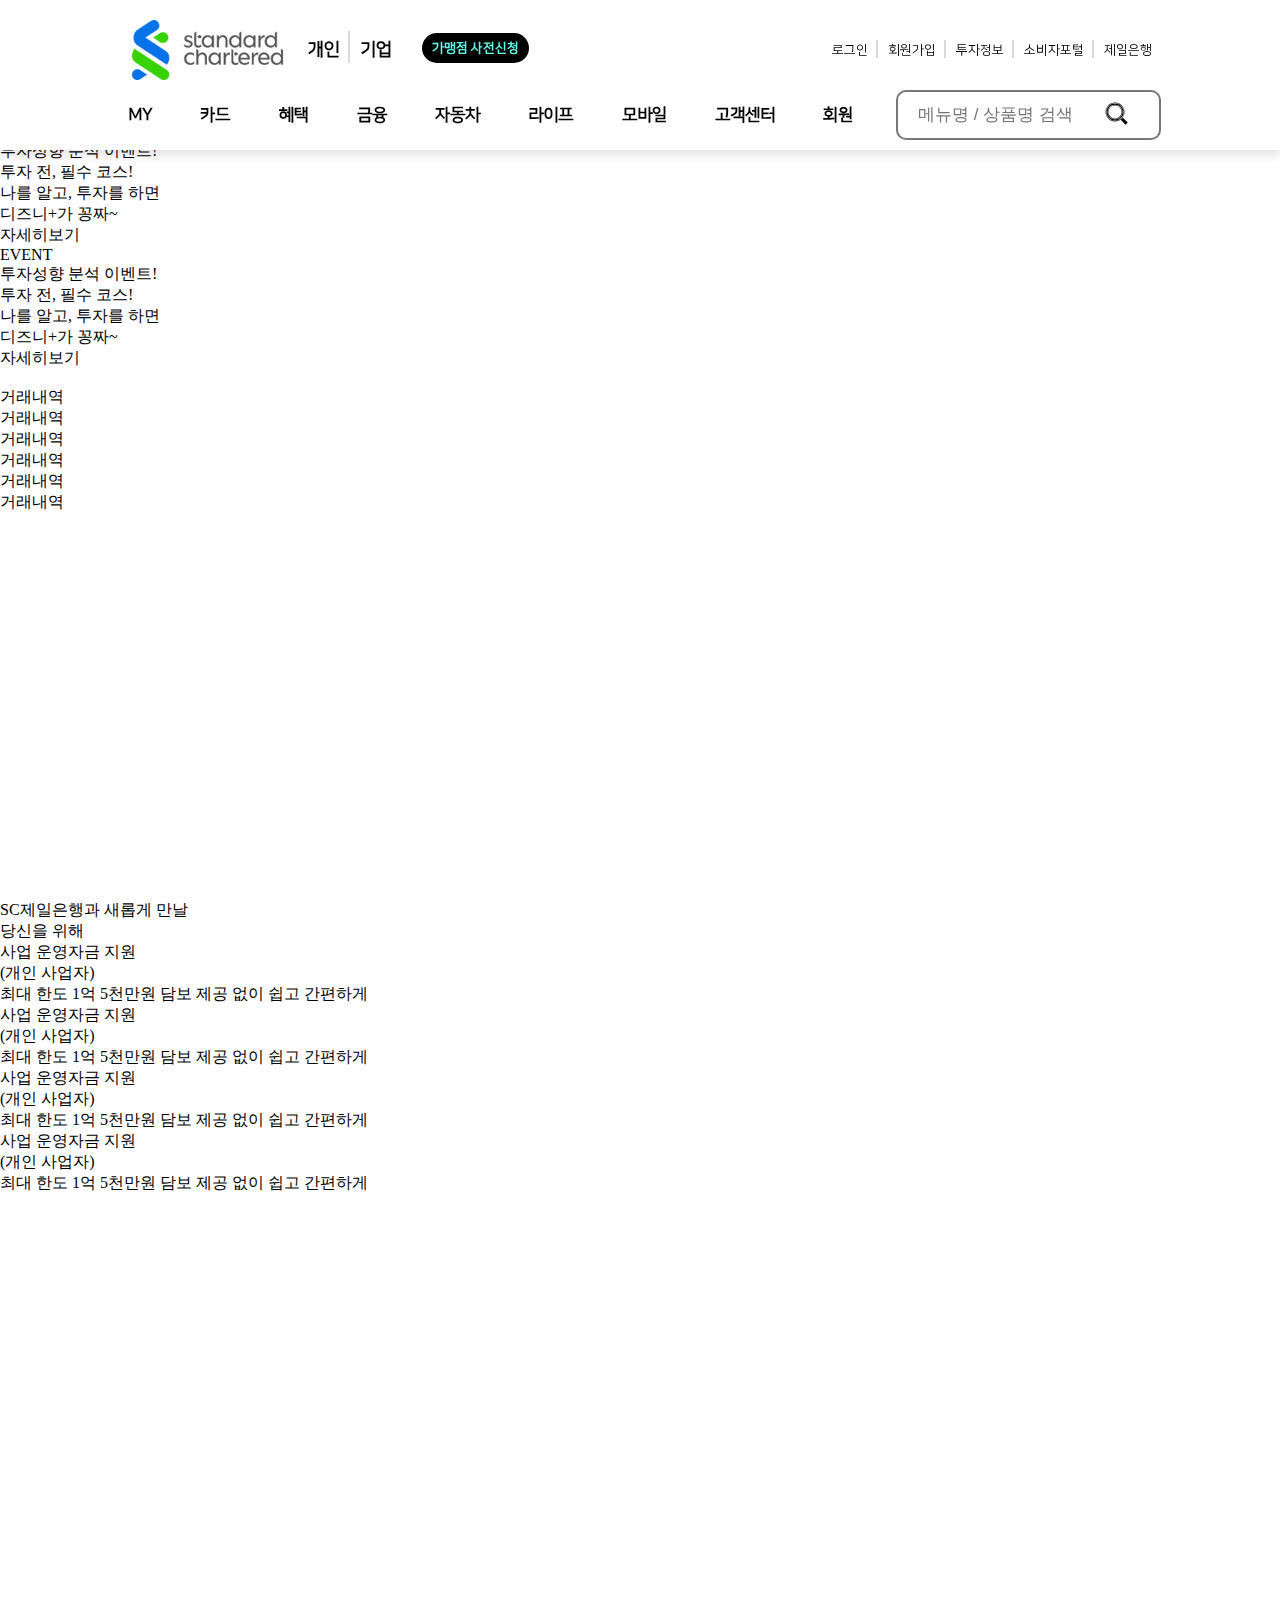
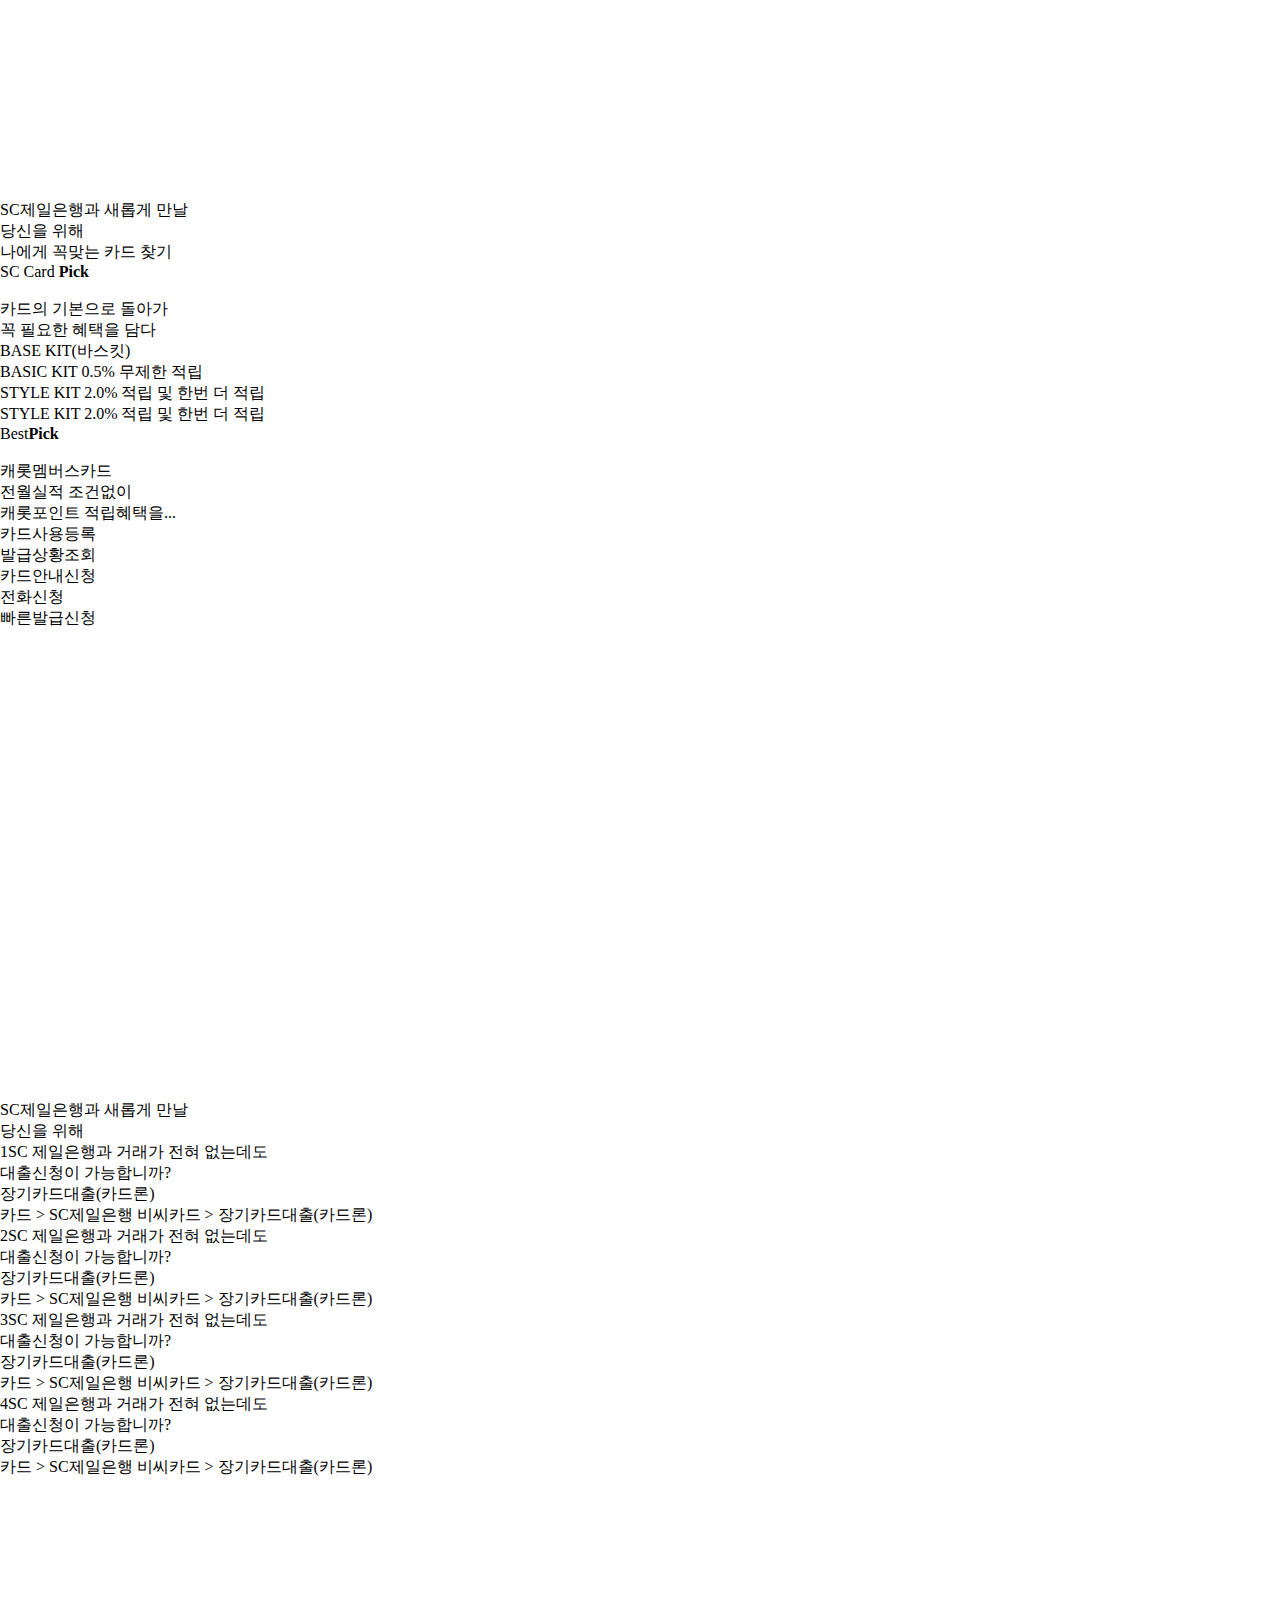
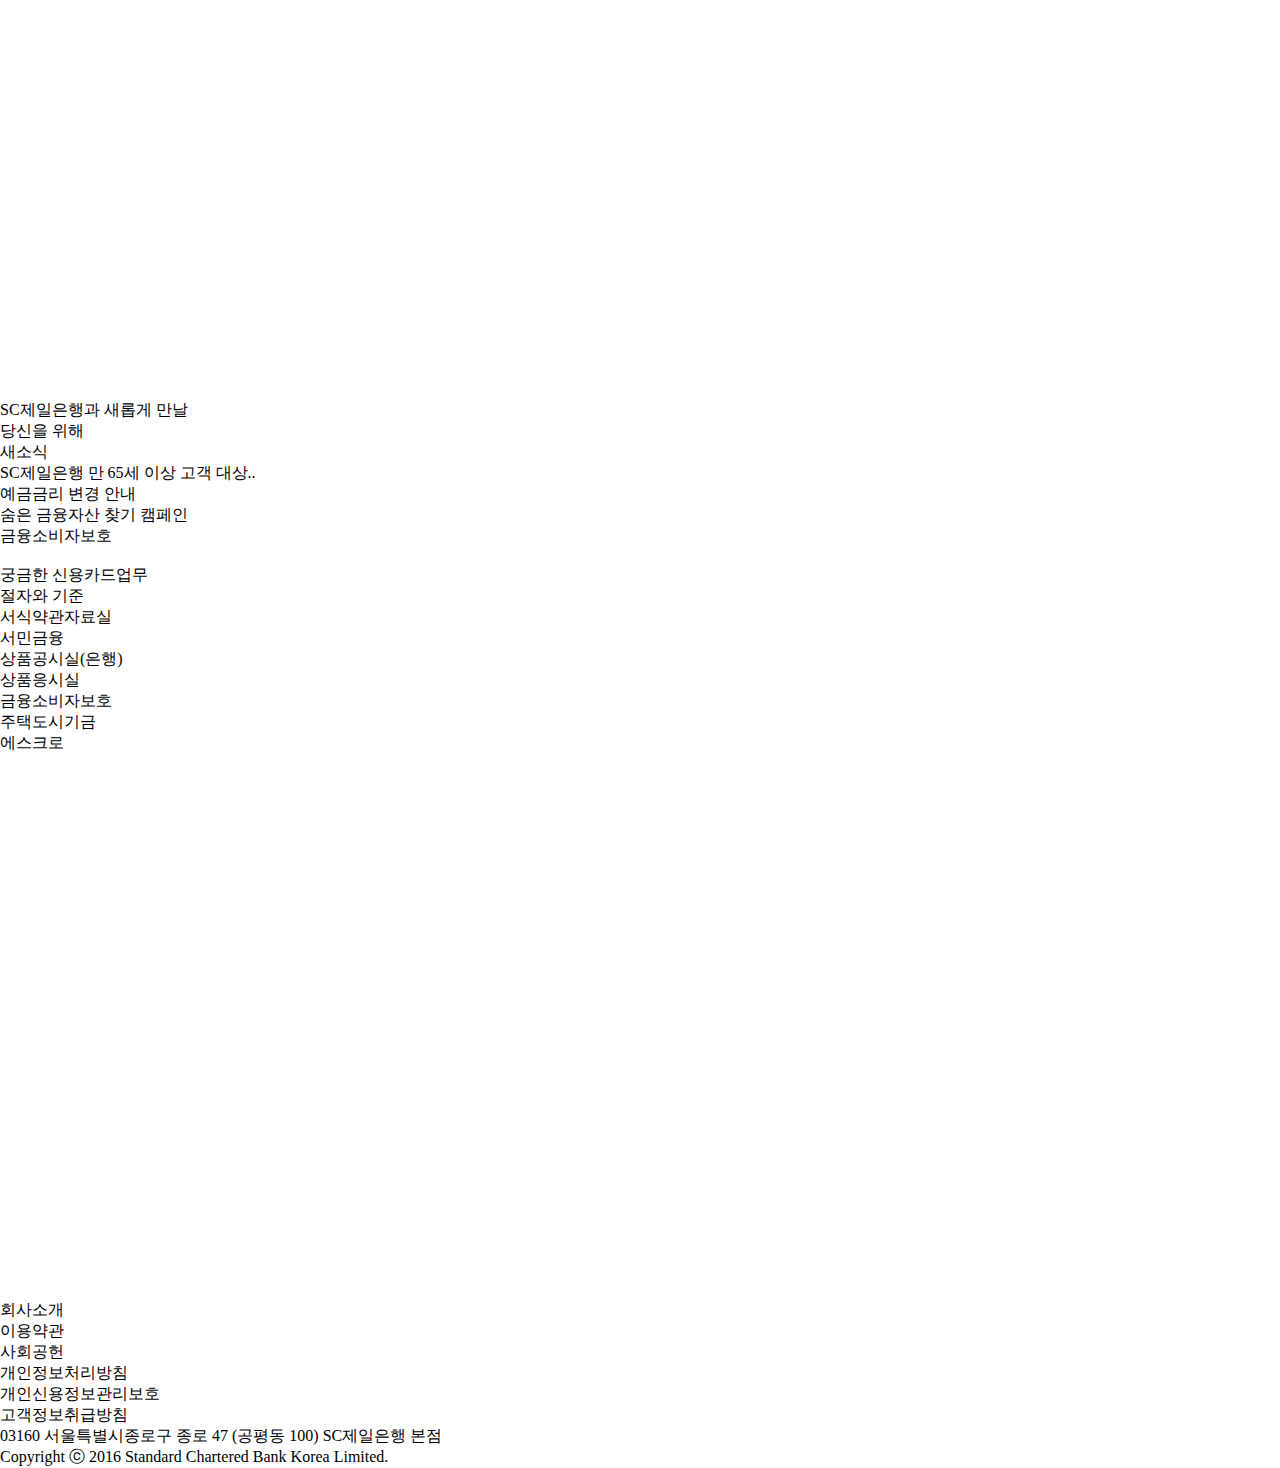
==== index.html @ 21367f2a "20220528" ====
<!DOCTYPE html>
<html lang="ko">
<head>
    <meta charset="UTF-8">
    <meta http-equiv="X-UA-Compatible" content="IE=edge">
    <meta name="viewport" content="width=device-width, initial-scale=1.0">
    <title>standardchartered</title>
    <link rel="stylesheet" href="./css/reset.css">
    <link rel="stylesheet" href="./css/index.css">
</head>
<body>
    <!-- 헤더 -->
    <div class="hdrWrap">
        <header>
            <div class="hdrTop">
                <div class="logo"><a href="./index.html"></a>로고이미지</div>
                <div class="info">
                    <h4>개인</h4>
                    <h4>기업</h4>
                    <div class="btn">가맹점 사전신청</div>
                </div>
                <ul>
                    <li>로그인</li>
                    <li>회원가입</li>
                    <li>투자정보</li>
                    <li>소비자포털</li>
                    <li>제일은행</li>
                </ul>
            </div>
            <div class="hdrBtm">
                <ul>
                    <li>MY</li>
                    <li>카드</li>
                    <li>혜택</li>
                    <li>금융</li>
                    <li>자동차</li>
                    <li>라이프</li>
                    <li>모바일</li>
                    <li>고객센터</li>
                    <li>회원</li>
                </ul>
                <form action="">
                    <input type="text" placeholder="메뉴명 / 상품명 검색" class="ser">
                    <input type="submit" value="" >
                </form>
            </div>
        </header>
    </div>
    <!-- 메인 -->
    <div class="mainWrap">
        <div class="main">
            <div class="mainTop">
                <div class="group">
                    <div class="slide">
                        <div class="texts">
                            <h4>EVENT</h4>
                            <h3>투자성향 분석 이벤트!</h3>
                            <p>투자 전, 필수 코스!<br>나를 알고, 투자를 하면<br>디즈니+가 꽁짜~</p>
                            <div class="btn">자세히보기<span></span></div>
                        </div>
                        <div class="image i1"></div>
                    </div>
                    <div class="slide">
                        <div class="texts">
                            <h4>EVENT</h4>
                            <h3>투자성향 분석 이벤트!</h3>
                            <p>투자 전, 필수 코스!<br>나를 알고, 투자를 하면<br>디즈니+가 꽁짜~</p>
                            <div class="btn">자세히보기<span></span></div>
                        </div>
                        <div class="image i2"></div>
                    </div>
                    <div class="slide">
                        <div class="texts">
                            <h4>EVENT</h4>
                            <h3>투자성향 분석 이벤트!</h3>
                            <p>투자 전, 필수 코스!<br>나를 알고, 투자를 하면<br>디즈니+가 꽁짜~</p>
                            <div class="btn">자세히보기<span></span></div>
                        </div>
                        <div class="image i3"></div>
                    </div>
                </div>
                <div class="btn">
                    <span></span>
                    <ul class="paging">
                        <li class="on"></li>
                        <li></li>
                        <li></li>
                    </ul>
                </div>
            </div>
            <div class="mainBtm">
                <ul class="menu">
                    <li>
                        <div class="image i1"></div>
                        <h4>거래내역</h4>
                    </li>
                    <li>
                        <div class="image i2"></div>
                        <h4>거래내역</h4>
                    </li>
                    <li>
                        <div class="image i3"></div>
                        <h4>거래내역</h4>
                    </li>
                    <li>
                        <div class="image i4"></div>
                        <h4>거래내역</h4>
                    </li>
                    <li>
                        <div class="image i5"></div>
                        <h4>거래내역</h4>
                    </li>
                    <li>
                        <div class="image i6"></div>
                        <h4>거래내역</h4>
                    </li>
                </ul>
            </div>
            <div class="scbtn">
                <div class="image"></div>
                <span></span>
            </div>
        </div>
    </div>
    <!-- 컨텐츠1 -->
    <div class="cntWrap">
        <div class="content cnt01">
            <header>
                <h2>SC제일은행과 새롭게 만날 <br>당신을 위해</h2>
            </header>
            <section>
                <article>
                    <div class="image i1"></div>
                    <div class="texts">
                        <h3>사업 운영자금 지원</h3>
                        <h5>(개인 사업자)</h5>
                        <p>최대 한도 1억 5천만원 담보 제공 없이 쉽고 간편하게</p>
                    </div>
                </article>
                <article>
                    <div class="image i2"></div>
                    <div class="texts">
                        <h3>사업 운영자금 지원</h3>
                        <h5>(개인 사업자)</h5>
                        <p>최대 한도 1억 5천만원 담보 제공 없이 쉽고 간편하게</p>
                    </div>
                </article>
                <article>
                    <div class="image i3"></div>
                    <div class="texts">
                        <h3>사업 운영자금 지원</h3>
                        <h5>(개인 사업자)</h5>
                        <p>최대 한도 1억 5천만원 담보 제공 없이 쉽고 간편하게</p>
                    </div>
                </article>
                <article>
                    <div class="image i4"></div>
                    <div class="texts">
                        <h3>사업 운영자금 지원</h3>
                        <h5>(개인 사업자)</h5>
                        <p>최대 한도 1억 5천만원 담보 제공 없이 쉽고 간편하게</p>
                    </div>
                </article>
            </section>
        </div>
    </div>
    <!-- 컨텐츠2 -->
    <div class="cntWrap">
        <div class="content cnt02">
            <header>
                <h2>SC제일은행과 새롭게 만날 <br>당신을 위해</h2>
                <div class="btn">나에게 <span>꼭</span>맞는 카드 찾기</div>
            </header>
            <section>
                <div class="artTop">
                    <div class="artLeft">
                        <h3>SC Card <b>Pick</b></h3>
                        <div class="btn">
                            <span></span>
                            <ul class="paging">
                                <li class="on"></li>
                                <li></li>
                                <li></li>
                            </ul>
                        </div>
                        <div class="textView">
                            <div class="textGroup">
                                <div class="texts">
                                    <h4>카드의 기본으로 돌아가 <br>꼭 필요한 혜택을 담다</h4>
                                    <h3>BASE KIT(바스킷)</h3>
                                    <ul>
                                        <li>BASIC KIT 0.5% 무제한 적립</li>
                                        <li>STYLE KIT 2.0% 적립 및 한번 더 적립</li>
                                        <li>STYLE KIT 2.0% 적립 및 한번 더 적립</li>
                                    </ul>
                                </div>
                            </div>
                        </div>
                        <div class="imgView">
                            <div class="imgGroup">
                                <div class="image i1 first"></div>
                                <div class="image i2 second"></div>
                                <div class="image i3 third"></div>
                                <div class="image i4 fourth"></div>
                                <div class="image i5"></div>
                                <div class="image i6"></div>
                            </div>
                        </div>
                    </div>
                    <div class="artRight">
                        <h3>Best<b>Pick</b></h3>
                        <div class="btn">
                            <span></span>
                            <ul class="paging">
                                <li class="on"></li>
                                <li></li>
                                <li></li>
                            </ul>
                        </div>
                        <div class="view">
                            <div class="Group">
                                <div class="text">
                                    <h3>캐롯멤버스카드</h3>
                                    <p>전월실적 조건없이 <br>캐롯포인트 적립혜택을...</p>
                                </div>
                            </div>
                        </div>
                    </div>
                </div>
                <div class="artBtm">
                    <ul>
                        <li>카드사용등록</li>
                        <li>발급상황조회</li>
                        <li>카드안내신청</li>
                        <li>전화신청</li>
                        <li>빠른발급신청</li>
                    </ul>
                    <div class="box"></div>
                </div>
            </section>
        </div>
    </div>
    <!-- 컨텐츠3 -->
    <div class="cntWrap">
        <div class="content cnt03">
            <header>
                <h2>SC제일은행과 새롭게 만날 <br>당신을 위해</h2>
            </header>
            <section>
                <ul class="tab">
                    <li><span>1</span>SC 제일은행과 거래가 전혀 없는데도<br>대출신청이 가능합니까?</li>
                    <li>
                        <div class="icon"></div>
                        <div class="text">
                            <h4>장기카드대출(카드론)</h4>
                            <p>카드 > SC제일은행 비씨카드 > 장기카드대출(카드론)</p>
                        </div>
                    </li>
                    <li><span>2</span>SC 제일은행과 거래가 전혀 없는데도<br>대출신청이 가능합니까?</li>
                    <li>
                        <div class="icon"></div>
                        <div class="text">
                            <h4>장기카드대출(카드론)</h4>
                            <p>카드 > SC제일은행 비씨카드 > 장기카드대출(카드론)</p>
                        </div>
                    </li>
                    <li><span>3</span>SC 제일은행과 거래가 전혀 없는데도<br>대출신청이 가능합니까?</li>
                    <li>
                        <div class="icon"></div>
                        <div class="text">
                            <h4>장기카드대출(카드론)</h4>
                            <p>카드 > SC제일은행 비씨카드 > 장기카드대출(카드론)</p>
                        </div>
                    </li>
                    <li><span>4</span>SC 제일은행과 거래가 전혀 없는데도<br>대출신청이 가능합니까?</li>
                    <li>
                        <div class="icon"></div>
                        <div class="text">
                            <h4>장기카드대출(카드론)</h4>
                            <p>카드 > SC제일은행 비씨카드 > 장기카드대출(카드론)</p>
                        </div>
                    </li>
                </ul>
            </section>
        </div>
    </div>
    <!-- 컨텐츠4 -->
    <div class="cntWrap">
        <div class="content cnt04">
            <header>
                <h2>SC제일은행과 새롭게 만날 <br>당신을 위해</h2>
            </header>
            <section>
                <div class="artLeft">
                    <div class="artTop">
                        <div class="news">
                            <h4>새소식</h4>
                            <ul>
                                <li>SC제일은행 만 65세 이상 고객 대상..</li>
                                <li>예금금리 변경 안내</li>
                                <li>숨은 금융자산 찾기 캠페인</li>
                            </ul>
                        </div>
                        <div class="view">
                            <h4>금융소비자보호</h4>
                            <div class="btn">
                                <span></span>
                                <ul class="paging">
                                    <li class="on"></li>
                                    <li></li>
                                    <li></li>
                                </ul>
                            </div>
                            <div class="Group">
                                <p>궁금한 신용카드업무 <br>절자와 기준</p>
                                <div class="image"></div>
                            </div>
                        </div>
                    </div>
                    <div class="artBtm">
                        <ul>
                            <li>
                                <div class="image i1"></div>
                                <h3>서식약관자료실</h3>
                            </li>
                            <li>
                                <div class="image i2"></div>
                                <h3>서민금융</h3>
                            </li>
                            <li>
                                <div class="image i3"></div>
                                <h3>상품공시실(은행)</h3>
                            </li>
                            <li>
                                <div class="image i4"></div>
                                <h3>상품응시실</h3>
                            </li>
                        </ul>
                    </div>
                </div>
                <div class="artRight">
                    <ul>
                        <li>금융소비자보호</li>
                        <li>주택도시기금</li>
                        <li>에스크로</li>
                    </ul>
                </div>
            </section>
        </div>
    </div>
    <!-- 푸터 -->
    <div class="ftrWrap">
        <div class="footer">
            <div class="ftrtop">
                <ul>
                    <li>회사소개</li>
                    <li>이용약관</li>
                    <li>사회공헌</li>
                    <li>개인정보처리방침</li>
                    <li>개인신용정보관리보호</li>
                    <li>고객정보취급방침</li>
                </ul>
            </div>
            <div class="ftrBtm">
                <div class="logo"></div>
                <div class="info">
                    <h4>03160 서울특별시종로구 종로 47 (공평동 100) SC제일은행 본점 </h4>
                    <h4>Copyright ⓒ 2016 Standard Chartered Bank Korea Limited.</h4>
                </div>
                <div class="cs"></div>
            </div>
        </div>
    </div>

</body>
</html>
---- css/index.css ----
@font-face {
    font-family: 'con';
    src: url('./fonts/xeicon.ttf') format('truetype');
}
@font-face {
    font-family: 'mg';
    src: url('./fonts/malgun.ttf') format('truetype');
}
@font-face {
    font-family: 'nsr';
    src: url('./fonts/NanumSquareR.ttf') format('truetype');
}
@font-face {
    font-family: 'nsl';
    src: url('./fonts/NanumSquareL.ttf') format('truetype');
}
@font-face {
    font-family: 'scd1';
    src: url('./fonts/SCDream1.ttf') format('truetype');
}
/* 헤더 */
.hdrWrap{
    position: fixed;
    width: 100%;
    box-shadow: 0 6px 9px rgba(0, 0, 0, 0.1);
    background-color: #fff;
}
.hdrWrap header{
    width: 80%;
    max-width: 1080px;
    margin: 0 auto;
    font-family: 'nsr';
}
.hdrWrap .hdrTop{
    margin-top: 20px;
    display: flex;
}
.hdrWrap .logo{
    color: transparent;
    width: 160px;
    height: 60px;
    background-size: contain;
    background-repeat: no-repeat;
    background-position: center;
    background-image: url('../images/logo1.png');
    cursor: pointer;
}
.hdrWrap .logo a{
    width: 100%;
    height: 100%;
    display: block;
}
.hdrWrap .info{
    padding-left: 20px;
    display: flex;
    line-height: 60px;
    font-weight: 700;
}
.hdrWrap .info h4{
    font-size: 18px;
    cursor: pointer;
}
.hdrWrap .info h4:nth-child(1){
    margin-right: 20px;
    position: relative;
}
.hdrWrap .info h4:nth-child(1)::after{
    content: '';
    position: absolute;
    right: -10px;
    top: 11px;
    width: 2px;
    height: 53%;
    background-color: #d9d9d9;
}
.hdrWrap .info .btn{
    font-size: 13px;
    margin-left: 30px;
    color: #61ffec;
    background-color: #000;
    border-radius: 15px;
    padding: 3px 10px;
    height: 30px;
    line-height: 25px;
    margin-top: 13px;
    cursor: pointer;
}
.hdrWrap .hdrTop ul{
    margin-left: auto;
    display: flex;
    line-height: 60px;
}
.hdrWrap .hdrTop ul li{
    font-size: 13px;
    position: relative;
    margin-left: 20px;
    cursor: pointer;
}
.hdrWrap .hdrTop ul li:nth-last-child(1)::before{
    display: none;
}
.hdrWrap .hdrTop ul li::before{
    content: '';
    position: absolute;
    right: -10px;
    top: 20px;
    width: 2px;
    height: 30%;
    background-color: #d9d9d9;
}
.hdrWrap .hdrBtm{
    font-size: 17px;
    display: flex;
    justify-content: space-between;
}
.hdrWrap .hdrBtm ul{
    width: calc(100% / 12 * 8.5);
    display: flex;
    justify-content: space-between;
}
.hdrWrap .hdrBtm ul li{
    line-height: 70px;
    font-weight: 700;
    cursor: pointer;
}
form{
    position: relative;
    width: calc(100% / 12 * 3);
    margin-top: 10px;
}
.hdrWrap .ser{
    border: 2px solid #787878;
    border-radius: 10px;
    padding: 14px 20px;
    height: 50px;
    font-size: 17px;
}
.hdrWrap input:nth-child(2){
    position: absolute;
    right: 17px;
    top: 10px;
    border: 0;
    font-family: 'con';
    font-size: 25px;
    font-weight: 700;
    background-color: rgba(255, 255, 255, 0);
    cursor: pointer;
}

/* 메인 */
.mainWrap{
    height: 100vh;
}

/* 컨텐츠 공통 */
.cntWrap{
    height: 100vh;
}

/* 컨텐츠1 */
/* 컨텐츠2 */
/* 컨텐츠3 */
/* 컨텐츠4 */
/* 푸터 */
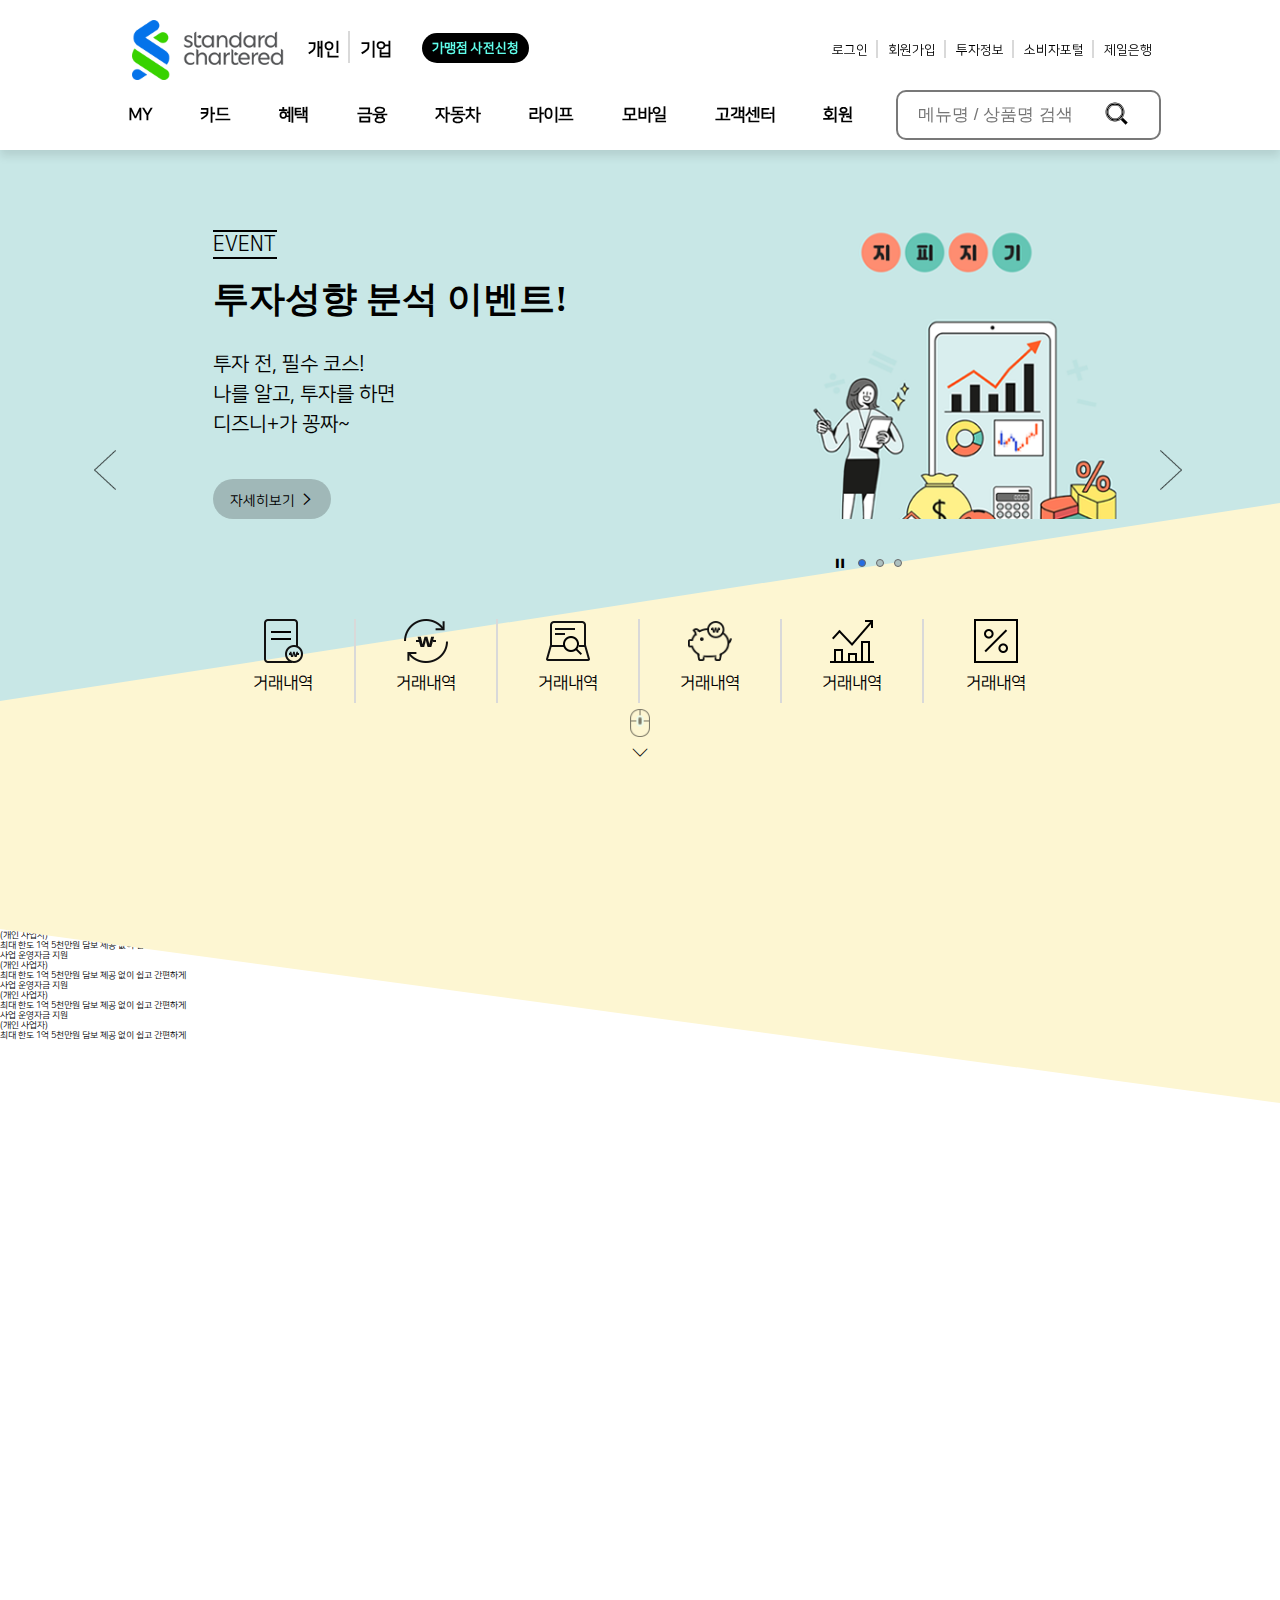
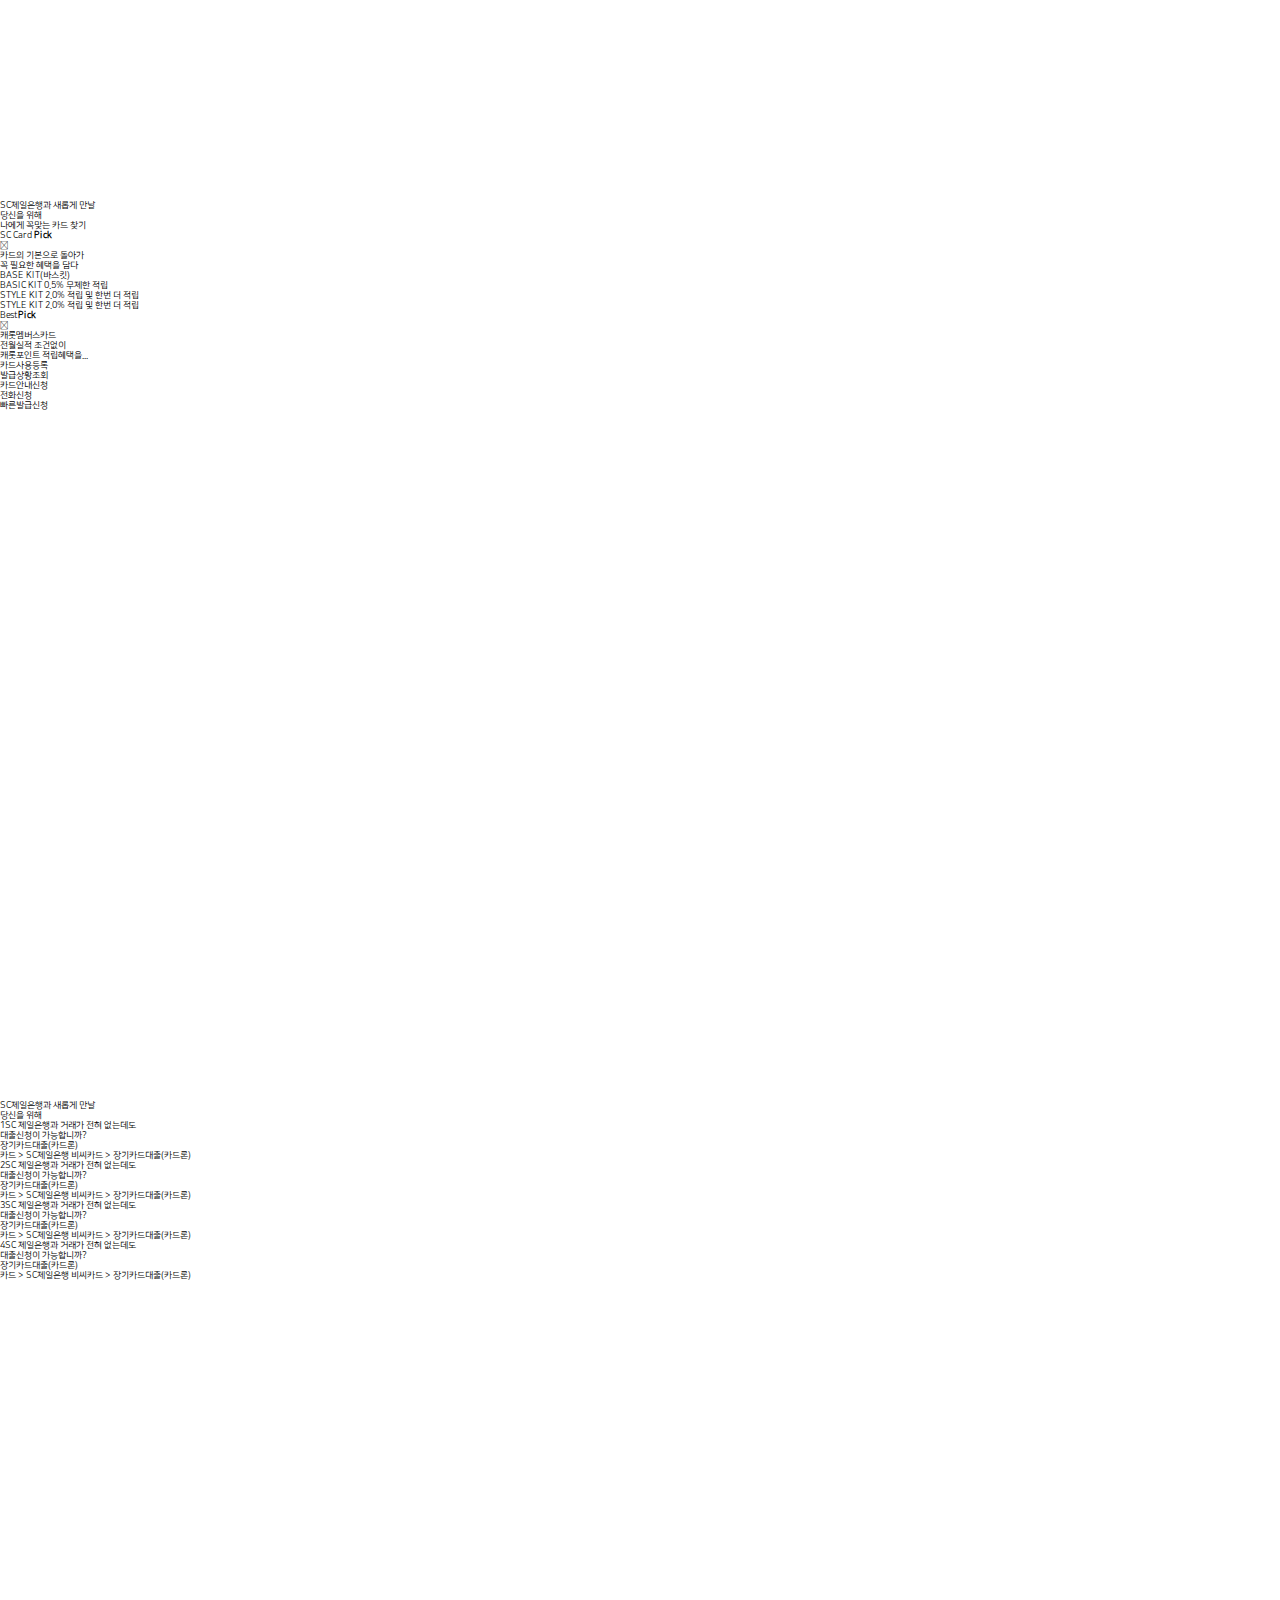
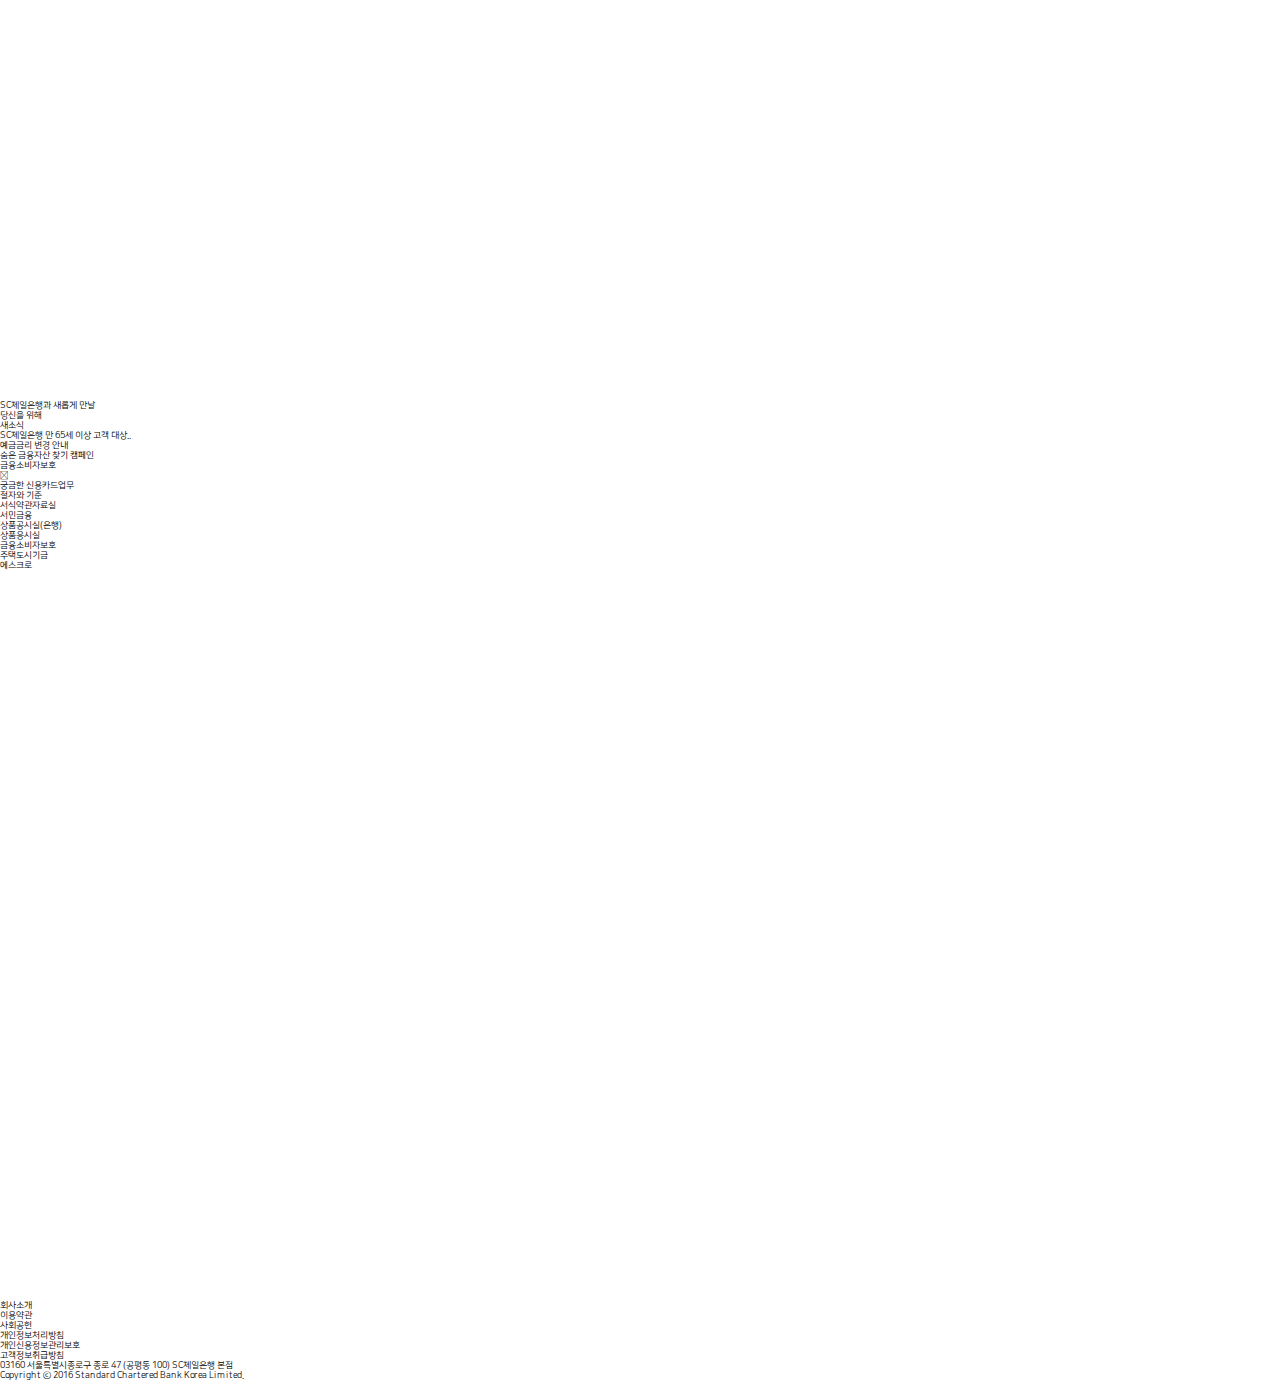
==== commit e116afa3: "20220529" ====
--- a/index.html
+++ b/index.html
@@ -7,6 +7,8 @@
     <title>standardchartered</title>
     <link rel="stylesheet" href="./css/reset.css">
     <link rel="stylesheet" href="./css/index.css">
+    <script src="./js/jquery-3.6.0.min.js"></script>
+    <script src="./js/index.js"></script>
 </head>
 <body>
     <!-- 헤더 -->
@@ -48,7 +50,11 @@
     </div>
     <!-- 메인 -->
     <div class="mainWrap">
-        <div class="main">
+        <main>
+            <div class="LRbtn">
+                <div class="image">왼쪽버튼</div>
+                <div class="image">오른쪽버튼</div>
+            </div>
             <div class="mainTop">
                 <div class="group">
                     <div class="slide">
@@ -79,6 +85,8 @@
                         <div class="image i3"></div>
                     </div>
                 </div>
+            </div>
+            <div class="mainBtm">
                 <div class="btn">
                     <span></span>
                     <ul class="paging">
@@ -87,8 +95,6 @@
                         <li></li>
                     </ul>
                 </div>
-            </div>
-            <div class="mainBtm">
                 <ul class="menu">
                     <li>
                         <div class="image i1"></div>
@@ -115,12 +121,12 @@
                         <h4>거래내역</h4>
                     </li>
                 </ul>
-            </div>
-            <div class="scbtn">
-                <div class="image"></div>
-                <span></span>
-            </div>
-        </div>
+                <div class="scbtn">
+                    <div class="image"></div>
+                    <span></span>
+                </div>
+            </div>
+        </main>
     </div>
     <!-- 컨텐츠1 -->
     <div class="cntWrap">
--- a/css/index.css
+++ b/css/index.css
@@ -24,12 +24,12 @@
     width: 100%;
     box-shadow: 0 6px 9px rgba(0, 0, 0, 0.1);
     background-color: #fff;
+    z-index: 10;
 }
 .hdrWrap header{
     width: 80%;
     max-width: 1080px;
     margin: 0 auto;
-    font-family: 'nsr';
 }
 .hdrWrap .hdrTop{
     margin-top: 20px;
@@ -147,9 +147,214 @@
     cursor: pointer;
 }
 
+/* 공통 */
+.image{
+    color: transparent;
+    background-size: contain;
+    background-repeat: no-repeat;
+    background-position: center;
+}
+html{
+    font-size: 3vw;
+}
+body{
+    font-size: 0.7vw;
+    font-family: 'nsr';
+    overflow-x: hidden;
+}
 /* 메인 */
 .mainWrap{
     height: 100vh;
+    padding-top: 150px;
+    background-color: #c8e7e6;
+}
+main{
+    width: 80%;
+    max-width: 1080px;
+    margin: 0 auto;
+    position: relative;
+}
+.mainTop{
+    overflow: hidden;
+}
+.mainTop .group{
+    display: flex;
+    width: 300%;
+}
+.mainTop .slide{
+    width: 100%;
+    position: relative;
+}
+.mainTop .slide .texts{
+    padding-left: calc(100% / 12);
+    padding-top: 80px;
+}
+.mainTop .slide .texts h4{
+    display: inline-block;
+    font-size: 20px;
+    line-height: 25px;
+    border-top: 2px solid black;
+    border-bottom: 2px solid black;
+}
+.mainTop .slide .texts h3{
+    font-size: 36px;
+    line-height: 40px;
+    font-family: 'mg';
+    margin-top: 20px;
+    font-weight: 700;
+}
+.mainTop .slide .texts p{
+    font-size: 20px;
+    line-height: 30px;
+    margin-top: 30px;
+}
+.mainTop .slide .texts .btn{
+    background-color: rgba(0, 0, 0, 0.2);
+    font-size: 14px;
+    padding: 13px 0px;
+    border-radius: 20px;
+    text-align: center;
+    height: 40px;
+    width: calc(100% / 12 * 1.5);
+    cursor: pointer;
+    margin-top: 40px;
+}
+.mainTop .slide .texts .btn span{
+    font-family: 'con';
+    margin-left: 5px;
+}
+.mainTop .slide .image{
+    position: absolute;
+    top: 40px;
+    right: 0;
+    width: 400px;
+    height: 400px;
+    background-image: url('../images/main01.png');
+}
+.mainTop .slide .image.i1{}
+.mainTop .slide .image.i2{}
+.mainTop .slide .image.i3{}
+.LRbtn{
+    position: absolute;
+    display: flex;
+    justify-content: space-between;
+    top: 0;
+    bottom: 0;
+    left: -43px;
+    width: 108%;
+    margin: auto;
+    height: 54px;
+}
+.LRbtn .image{
+    width: 40px;
+    height: 40px;
+    background-size: cover;
+    background-position: left;
+    background-image: url('../images/LRbtn.png');
+    cursor: pointer;
+}
+.LRbtn .image:last-child{
+    background-position: right;
+}
+.mainBtm{
+    padding: 40px calc(100% / 12);
+    position: relative;
+    z-index: 0;
+    margin-top: 60px;
+}
+.mainBtm::before{
+    position: absolute;
+    content: '';
+    display: block;
+    width: 100vw;
+    margin-left: min(calc((100vw - 1080px) / -2),calc((100vw - 80vw) / -2));
+    left: 0;
+    height: 600px;
+    background-color: #fdf6d2;
+    bottom: -300px;
+    z-index: -1;
+    clip-path: polygon(0 33%, 100% 0, 100% 100%, 0 71%);
+}
+.mainBtm>.btn{
+    display: flex;
+    position: absolute;
+    z-index: 5;
+    right: 250px;
+    top: -20px;
+}
+.mainBtm>.btn span{
+    font-family: 'con';
+    line-height: 8px;
+    font-size: 16px;
+    cursor: pointer;
+}
+.mainBtm .btn .paging{
+    display: flex;
+}
+.mainBtm .btn .paging li{
+    width: 8px;
+    height: 8px;
+    border: 0.5px solid #686868;
+    background-color: #adc0c0;
+    border-radius: 50%;
+    margin-left: 10px;
+    cursor: pointer;
+}
+.mainBtm .btn .paging li.on{
+    background-color: #276de2;
+}
+.mainBtm .menu{
+    display: flex;
+    justify-content: space-between;
+}
+.mainBtm .menu li{
+    width: calc(100% / 6);
+    border-right: 2px solid #d9d9d9;
+    cursor: pointer;
+}
+.mainBtm .menu li:last-child{
+    border: 0;
+}
+.mainBtm .menu li h4{
+    line-height: 40px;
+    font-size: 17px;
+    text-align: center;
+}
+.mainBtm .menu li .image{
+    width: 44px;
+    height: 44px;
+    margin: 0 auto;
+}
+.mainBtm .menu li .image.i1{
+    background-image: url('../images/icon01.png');
+}
+.mainBtm .menu li .image.i2{
+    background-image: url('../images/icon02.png');
+}
+.mainBtm .menu li .image.i3{
+    background-image: url('../images/icon03.png');
+}
+.mainBtm .menu li .image.i4{
+    background-image: url('../images/icon04.png');
+}
+.mainBtm .menu li .image.i5{
+    background-image: url('../images/icon05.png');
+}
+.mainBtm .menu li .image.i6{
+    background-image: url('../images/icon06.png');
+}
+.mainBtm .scbtn{
+    margin: 0 auto;
+    width: 20px;
+}
+.mainBtm .scbtn .image{
+    width: 100%;
+    height: 40px;
+    background-image: url('../images/mouse.png');
+}
+.mainBtm .scbtn span{
+    font-family: 'con';
+    font-size: 20px;
 }
 
 /* 컨텐츠 공통 */
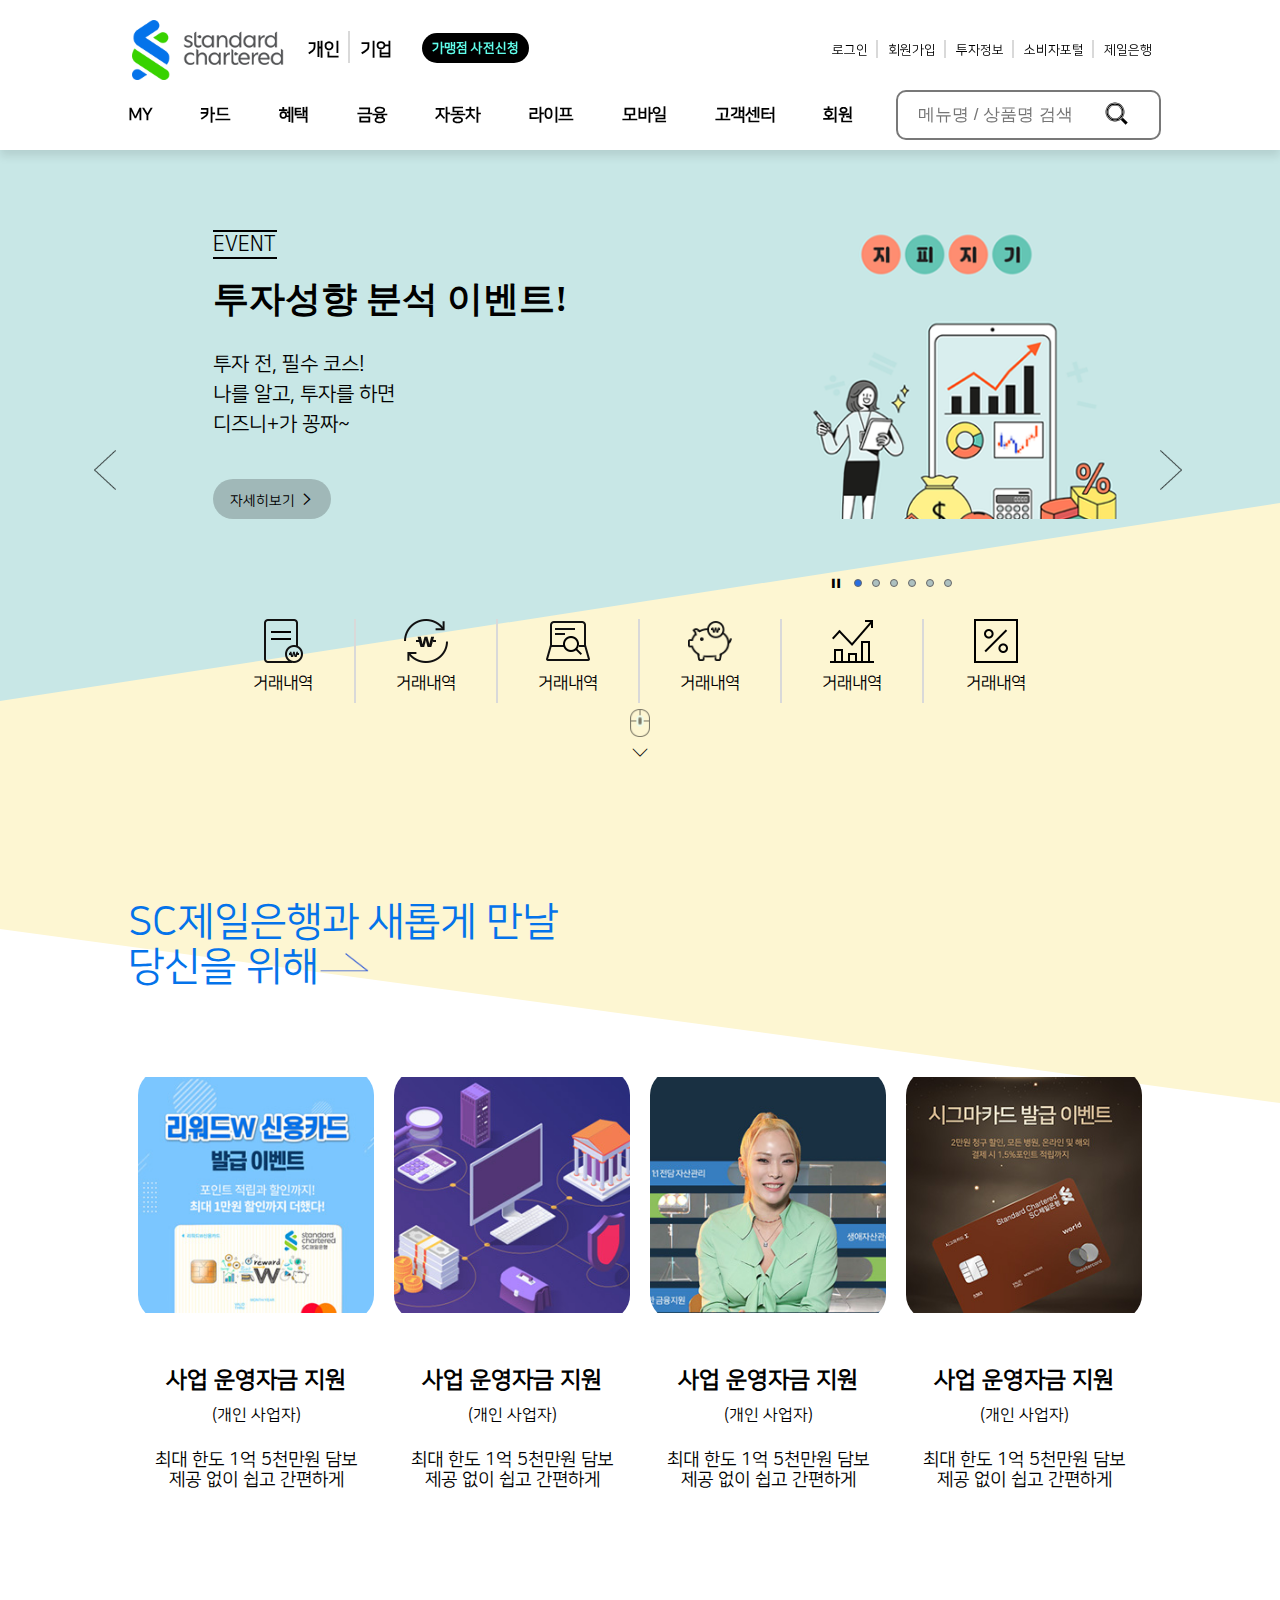
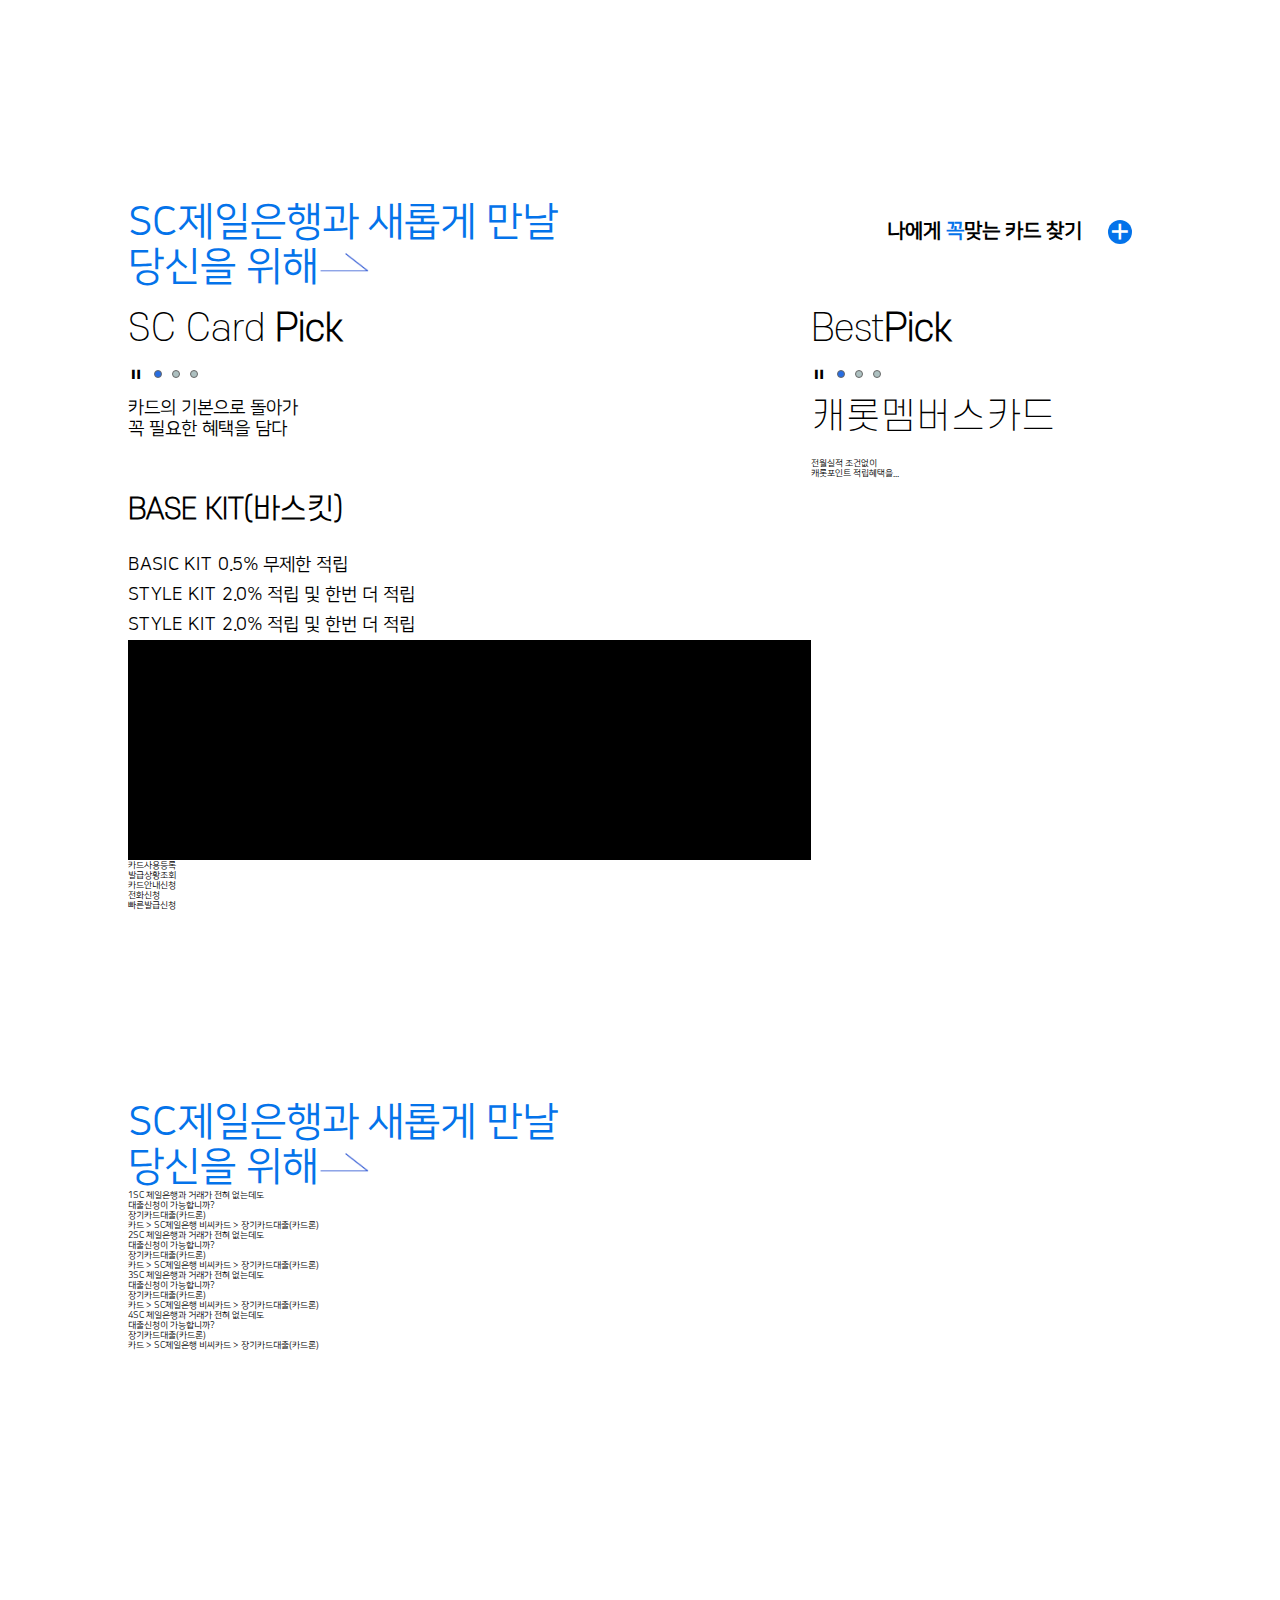
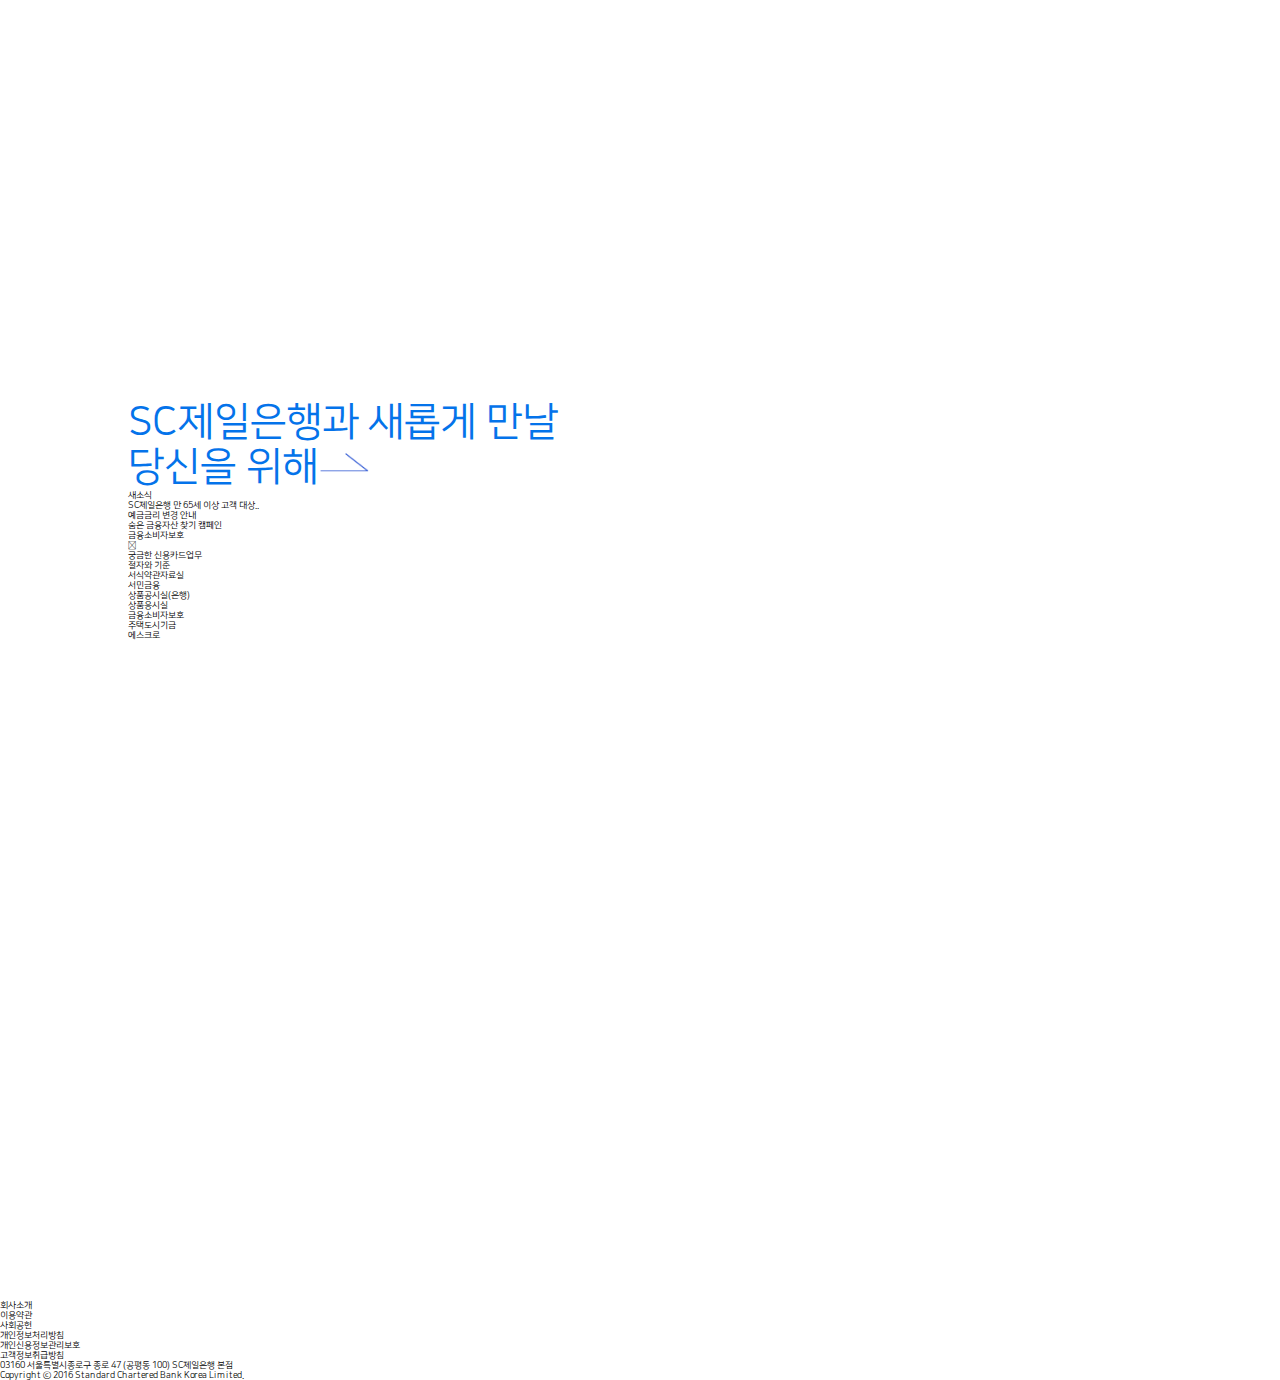
==== commit 27ccb2bf: "20220530" ====
--- a/index.html
+++ b/index.html
@@ -64,12 +64,39 @@
                             <p>투자 전, 필수 코스!<br>나를 알고, 투자를 하면<br>디즈니+가 꽁짜~</p>
                             <div class="btn">자세히보기<span></span></div>
                         </div>
+                        <div class="image i1 in"></div>
+                    </div>
+                    <div class="slide">
+                        <div class="texts">
+                            <h4>EVENT</h4>
+                            <h3>투자성향 분석 이벤트!22</h3>
+                            <p>투자 전, 필수 코스!<br>나를 알고, 투자를 하면<br>디즈니+가 꽁짜~</p>
+                            <div class="btn">자세히보기<span></span></div>
+                        </div>
+                        <div class="image i2"></div>
+                    </div>
+                    <div class="slide">
+                        <div class="texts">
+                            <h4>EVENT</h4>
+                            <h3>투자성향 분석 이벤트!333</h3>
+                            <p>투자 전, 필수 코스!<br>나를 알고, 투자를 하면<br>디즈니+가 꽁짜~</p>
+                            <div class="btn">자세히보기<span></span></div>
+                        </div>
+                        <div class="image i3"></div>
+                    </div>
+                    <div class="slide">
+                        <div class="texts">
+                            <h4>EVENT</h4>
+                            <h3>투자성향 분석 이벤트!</h3>
+                            <p>투자 전, 필수 코스!<br>나를 알고, 투자를 하면<br>디즈니+가 꽁짜~</p>
+                            <div class="btn">자세히보기<span></span></div>
+                        </div>
                         <div class="image i1"></div>
                     </div>
                     <div class="slide">
                         <div class="texts">
                             <h4>EVENT</h4>
-                            <h3>투자성향 분석 이벤트!</h3>
+                            <h3>투자성향 분석 이벤트!22</h3>
                             <p>투자 전, 필수 코스!<br>나를 알고, 투자를 하면<br>디즈니+가 꽁짜~</p>
                             <div class="btn">자세히보기<span></span></div>
                         </div>
@@ -78,7 +105,7 @@
                     <div class="slide">
                         <div class="texts">
                             <h4>EVENT</h4>
-                            <h3>투자성향 분석 이벤트!</h3>
+                            <h3>투자성향 분석 이벤트!33</h3>
                             <p>투자 전, 필수 코스!<br>나를 알고, 투자를 하면<br>디즈니+가 꽁짜~</p>
                             <div class="btn">자세히보기<span></span></div>
                         </div>
@@ -87,12 +114,16 @@
                 </div>
             </div>
             <div class="mainBtm">
-                <div class="btn">
+                <div class="sdBtn">
                     <span></span>
+                    <span></span>
                     <ul class="paging">
                         <li class="on"></li>
                         <li></li>
                         <li></li>
+                        <li></li>
+                        <li></li>
+                        <li></li>
                     </ul>
                 </div>
                 <ul class="menu">
@@ -123,7 +154,7 @@
                 </ul>
                 <div class="scbtn">
                     <div class="image"></div>
-                    <span></span>
+                    <h5></h5>
                 </div>
             </div>
         </main>
@@ -181,7 +212,7 @@
                 <div class="artTop">
                     <div class="artLeft">
                         <h3>SC Card <b>Pick</b></h3>
-                        <div class="btn">
+                        <div class="sdBtn">
                             <span></span>
                             <ul class="paging">
                                 <li class="on"></li>
@@ -215,7 +246,7 @@
                     </div>
                     <div class="artRight">
                         <h3>Best<b>Pick</b></h3>
-                        <div class="btn">
+                        <div class="sdBtn">
                             <span></span>
                             <ul class="paging">
                                 <li class="on"></li>
@@ -309,7 +340,7 @@
                         </div>
                         <div class="view">
                             <h4>금융소비자보호</h4>
-                            <div class="btn">
+                            <div class="sdbtn">
                                 <span></span>
                                 <ul class="paging">
                                     <li class="on"></li>
--- a/css/index.css
+++ b/css/index.css
@@ -17,6 +17,56 @@
 @font-face {
     font-family: 'scd1';
     src: url('./fonts/SCDream1.ttf') format('truetype');
+}
+@font-face {
+    font-family: 'scd2';
+    src: url('./fonts/SCDream2.ttf') format('truetype');
+}
+html{
+    font-size: 3vw;
+}
+body{
+    font-size: 0.7vw;
+    font-family: 'nsr';
+    overflow-x: hidden;
+}
+/* 공통 이미지 */
+.image{
+    color: transparent;
+    background-size: contain;
+    background-repeat: no-repeat;
+    background-position: center;
+}
+/* 공통 페이징버튼 */
+.sdBtn{
+    display: flex;
+    right: 200px;
+    top: -0px;
+}
+.sdBtn span{
+    font-family: 'con';
+    line-height: 8px;
+    font-size: 16px;
+    cursor: pointer;
+}
+.sdBtn span:nth-child(2){
+    display: none;
+}
+.sdBtn .paging{
+    display: flex;
+}
+.sdBtn .paging li{
+    width: 8px;
+    height: 8px;
+    border: 0.5px solid #686868;
+    background-color: #adc0c0;
+    border-radius: 50%;
+    margin-left: 10px;
+    cursor: pointer;
+    transition: all 0.5s 0.4s;
+}
+.sdBtn .paging li.on{
+    background-color: #276de2;
 }
 /* 헤더 */
 .hdrWrap{
@@ -147,21 +197,6 @@
     cursor: pointer;
 }
 
-/* 공통 */
-.image{
-    color: transparent;
-    background-size: contain;
-    background-repeat: no-repeat;
-    background-position: center;
-}
-html{
-    font-size: 3vw;
-}
-body{
-    font-size: 0.7vw;
-    font-family: 'nsr';
-    overflow-x: hidden;
-}
 /* 메인 */
 .mainWrap{
     height: 100vh;
@@ -179,10 +214,11 @@
 }
 .mainTop .group{
     display: flex;
-    width: 300%;
+    width: 600%;
+    transition: all 0.6s 0.2s cubic-bezier(1,0,.5,1);
 }
 .mainTop .slide{
-    width: 100%;
+    width: calc(100% / 6);
     position: relative;
 }
 .mainTop .slide .texts{
@@ -225,11 +261,21 @@
 }
 .mainTop .slide .image{
     position: absolute;
-    top: 40px;
     right: 0;
     width: 400px;
     height: 400px;
     background-image: url('../images/main01.png');
+    bottom : -100%;
+    opacity: 0;
+    transition: all 0.5s 0.9s;
+}
+.mainTop .slide .image.in{
+    bottom : -20%;
+    opacity: 1;
+}
+.out{
+    bottom : -100%;
+    opacity: 0;
 }
 .mainTop .slide .image.i1{}
 .mainTop .slide .image.i2{}
@@ -244,6 +290,7 @@
     width: 108%;
     margin: auto;
     height: 54px;
+    z-index: 5;
 }
 .LRbtn .image{
     width: 40px;
@@ -275,33 +322,11 @@
     z-index: -1;
     clip-path: polygon(0 33%, 100% 0, 100% 100%, 0 71%);
 }
-.mainBtm>.btn{
-    display: flex;
+.mainBtm>.sdBtn{
     position: absolute;
     z-index: 5;
-    right: 250px;
-    top: -20px;
-}
-.mainBtm>.btn span{
-    font-family: 'con';
-    line-height: 8px;
-    font-size: 16px;
-    cursor: pointer;
-}
-.mainBtm .btn .paging{
-    display: flex;
-}
-.mainBtm .btn .paging li{
-    width: 8px;
-    height: 8px;
-    border: 0.5px solid #686868;
-    background-color: #adc0c0;
-    border-radius: 50%;
-    margin-left: 10px;
-    cursor: pointer;
-}
-.mainBtm .btn .paging li.on{
-    background-color: #276de2;
+    right: 200px;
+    top: -0px;
 }
 .mainBtm .menu{
     display: flex;
@@ -352,18 +377,197 @@
     height: 40px;
     background-image: url('../images/mouse.png');
 }
-.mainBtm .scbtn span{
+.mainBtm .scbtn h5{
     font-family: 'con';
     font-size: 20px;
+    animation-name: move;
+    animation-duration: 0.7s;
+    animation-timing-function: ease-in-out;
+    animation-iteration-count: infinite;
+}
+@keyframes move {
+    0%{
+        transform: translate(0%, 0%);
+    }
+    50%{
+        transform: translate(0% ,20%);
+    }
+    100%{
+        transform: translate(0%, 0%);
+    }
 }
 
 /* 컨텐츠 공통 */
 .cntWrap{
     height: 100vh;
 }
+.content{
+    width: 80%;
+    max-width: 1080px;
+    margin: 0 auto;
+}
+.content header h2{
+    font-size: 40px;
+    line-height: 45px;
+    color: #0473ea;
+}
+.content header h2::after{
+    content: '';
+    display: inline-block;
+    width: 80px;
+    height: 30px;
+    background-size: contain;
+    background-position: cover;
+    background-repeat: no-repeat;
+    background-image: url('../images/h2.png');
+}
 
 /* 컨텐츠1 */
+.cnt01{
+    transform: translateY(0);
+}
+.cnt01 section{
+    display: flex;
+    margin-top: 80px;
+}
+.cnt01 article{
+    width: calc(100% / 4);
+    margin: 0px 10px;
+}
+.show{
+    animation: showup 1s;
+    animation-fill-mode: both;
+    animation-timing-function: cubic-bezier(0.19, 1, 0.22, 1);
+}
+@keyframes showup {
+    0%{
+        opacity: 0;
+        transform: translateY(200px);
+    }
+    100%{
+        opacity: 1;
+        transform: translateY(0);
+    }
+    
+}
+.cnt01 article:nth-child(1){
+    animation-delay: 0.1s;
+}
+.cnt01 article:nth-child(2){
+    animation-delay: 0.2s;
+}
+.cnt01 article:nth-child(3){
+    animation-delay: 0.3s;
+}
+.cnt01 article:nth-child(4){
+    animation-delay: 0.4s;
+}
+.cnt01 article .image{
+    height: 250px;
+    border-radius: 25px;
+}
+.cnt01 article .image.i1{
+    background-image: url('../images/ev01.jpg');
+}
+.cnt01 article .image.i2{
+    background-image: url('../images/ev02.jpg');
+}
+.cnt01 article .image.i3{
+    background-image: url('../images/ev03.jpg');
+}
+.cnt01 article .image.i4{
+    background-image: url('../images/ev04.jpg');
+}
+.cnt01 article .texts{
+    margin-top: 40px;
+    text-align: center;
+}
+.cnt01 article h3{
+    font-size: 23px;
+    line-height: 40px;
+    font-weight: 700;
+}
+.cnt01 article h5{
+    font-size: 16px;
+    line-height: 30px;
+}
+.cnt01 article p{
+    font-size: 18px;
+    line-height: 20px;
+    word-break: keep-all;
+    margin-top: 20px;
+}
 /* 컨텐츠2 */
+.cnt02 header{
+    display: flex;
+    justify-content: space-between;
+}
+.cnt02 header .btn{
+    height: 60px;
+    font-size: 20px;
+    font-weight: 700;
+    background-color: #fff;
+    padding: 20px 70px 20px 50px;
+    position: relative;
+    border-radius: 30px;
+    cursor: pointer;
+}
+.cnt02 header .btn::after{
+    content: '';
+    font-family: 'con';
+    font-size: 20px;
+    color: #fff;
+    background-color: #0473ea;
+    border-radius: 50%;
+    padding: 2px;
+    right: 20px;
+    position: absolute;
+}
+.cnt02 header .btn span{
+    color: #0473ea;
+}
+.cnt02 .artTop{
+    display: flex;
+}
+.cnt02 h3{
+    line-height: 80px;
+    font-size: 36px;
+    font-family: 'scd2';
+}
+.cnt02 .artLeft{
+    width: calc(100% / 12 * 8);
+}
+.cnt02 .artLeft .btn{}
+.cnt02 .artLeft .btn{}
+.cnt02 .textView h4{
+    font-size: 18px;
+    margin-top: 20px;
+}
+.cnt02 .textView h3{
+    font-size: 28px;
+    font-weight: 700;
+    margin-top: 30px;
+}
+.cnt02 .textView ul{}
+.cnt02 .textView ul li{
+    font-size: 18px;
+    line-height: 30px;
+}
+.cnt02 .imgView{}
+.cnt02 .imgGroup{
+    display: flex;
+}
+.cnt02 .imgGroup .image{
+    width: 140px;
+    height: 220px;
+    background-color: #000;
+}
+.cnt02 .imgGroup .image.i1{}
+.cnt02 .imgGroup .image.i2{}
+.cnt02 .imgGroup .image.i3{}
+.cnt02 .artRight{
+    width: calc(100% / 12 * 4);
+}
 /* 컨텐츠3 */
 /* 컨텐츠4 */
 /* 푸터 */
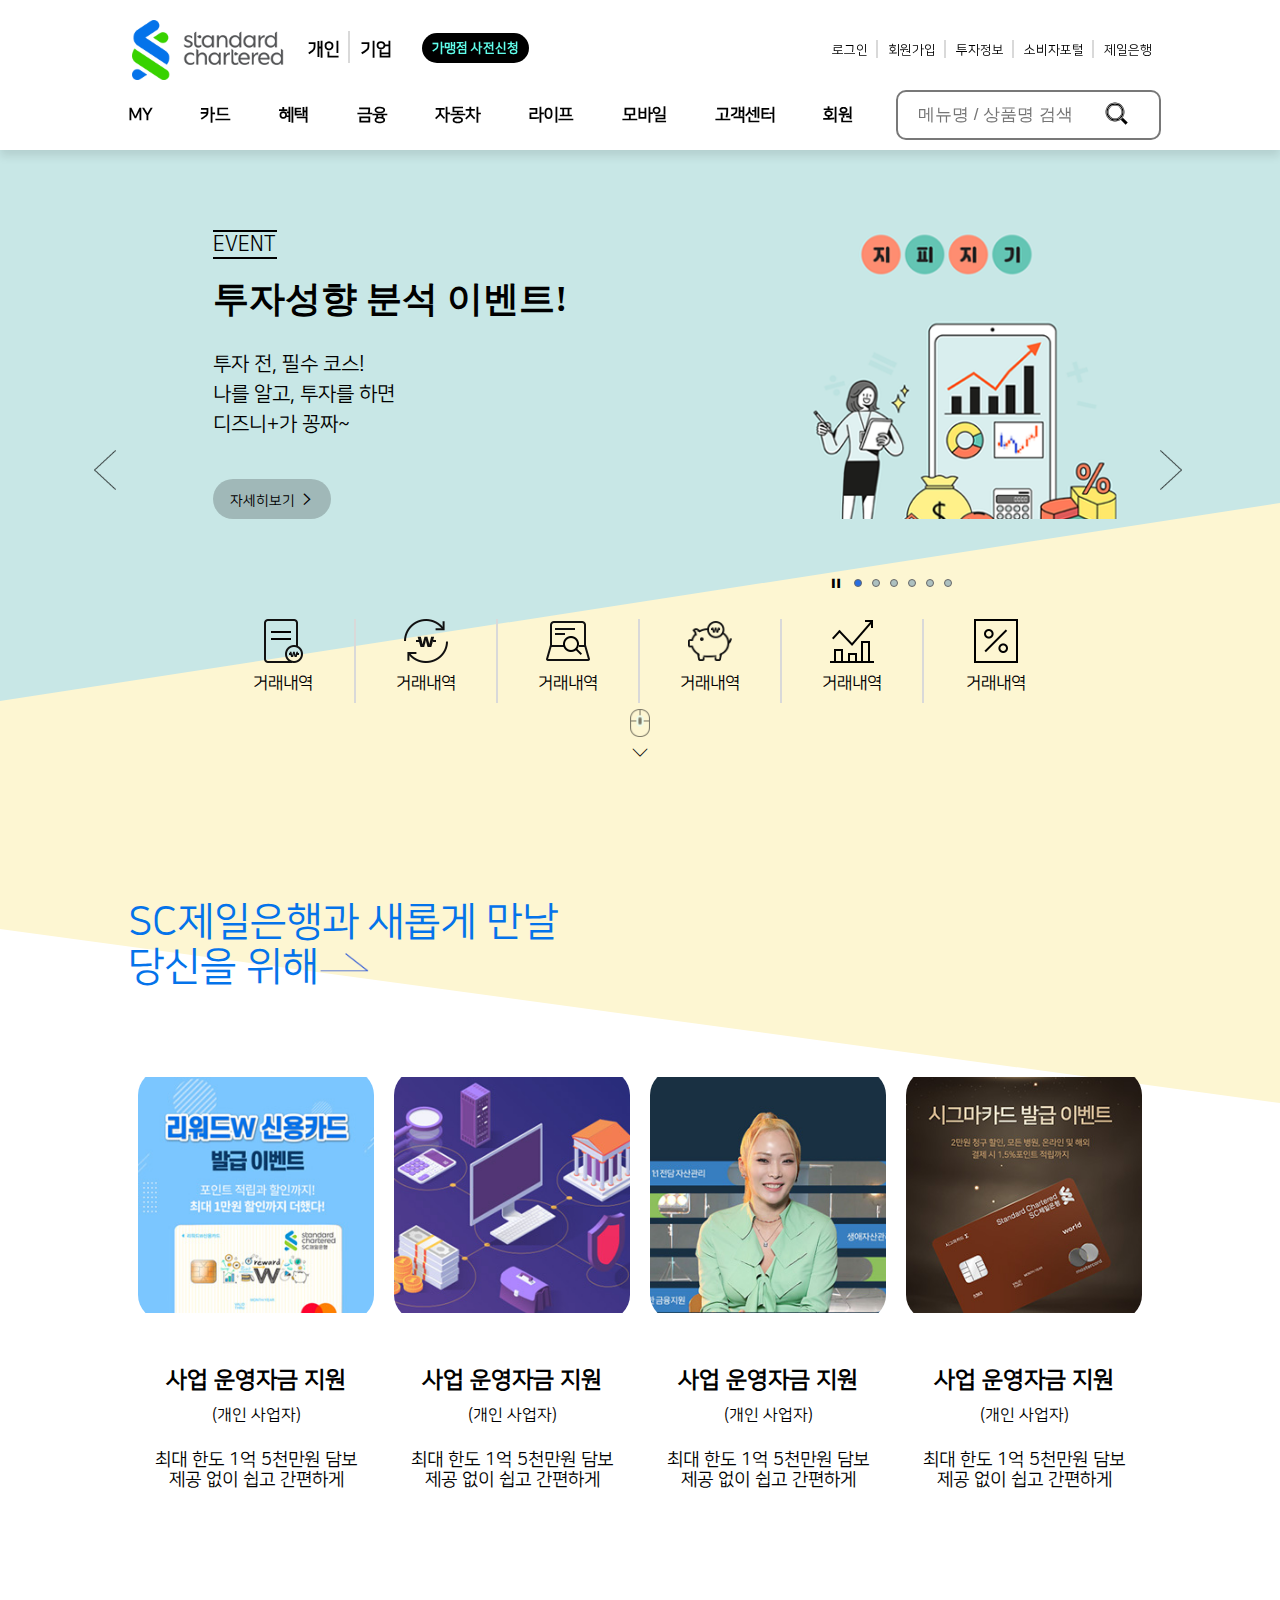
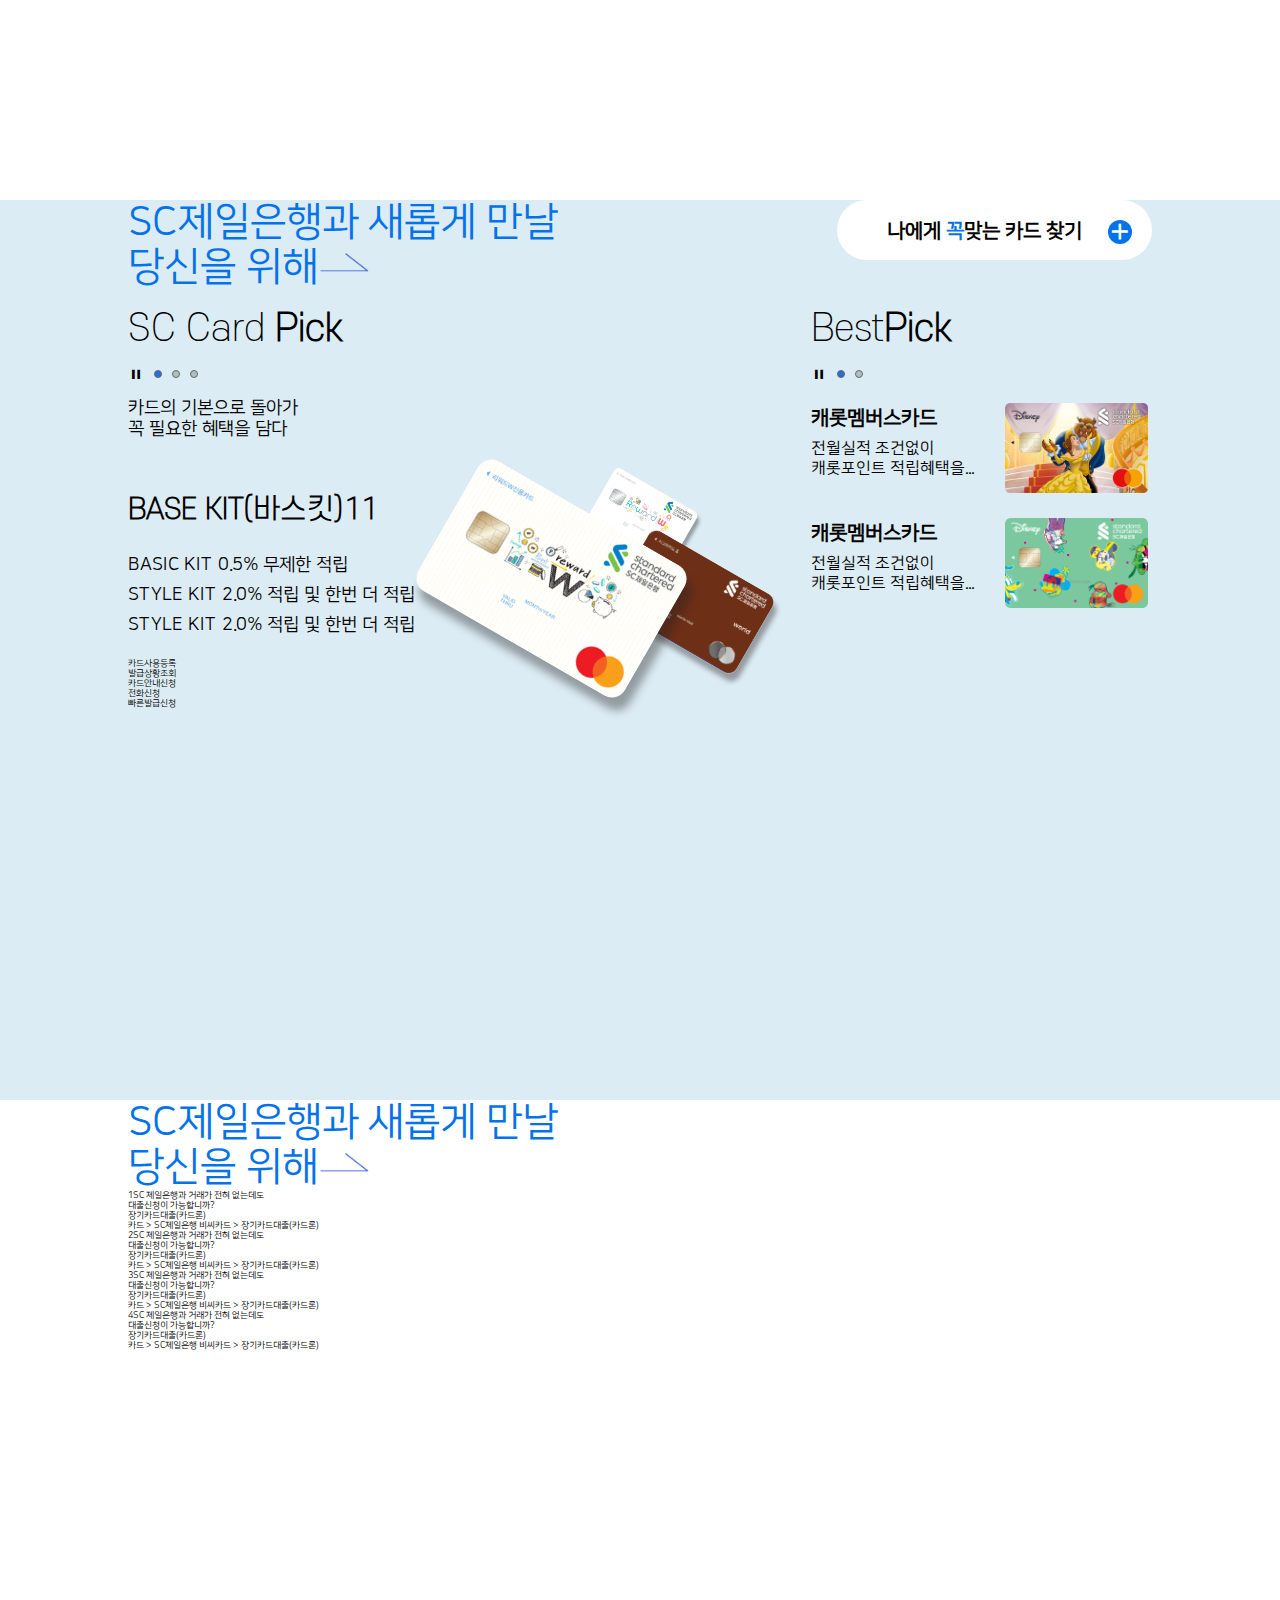
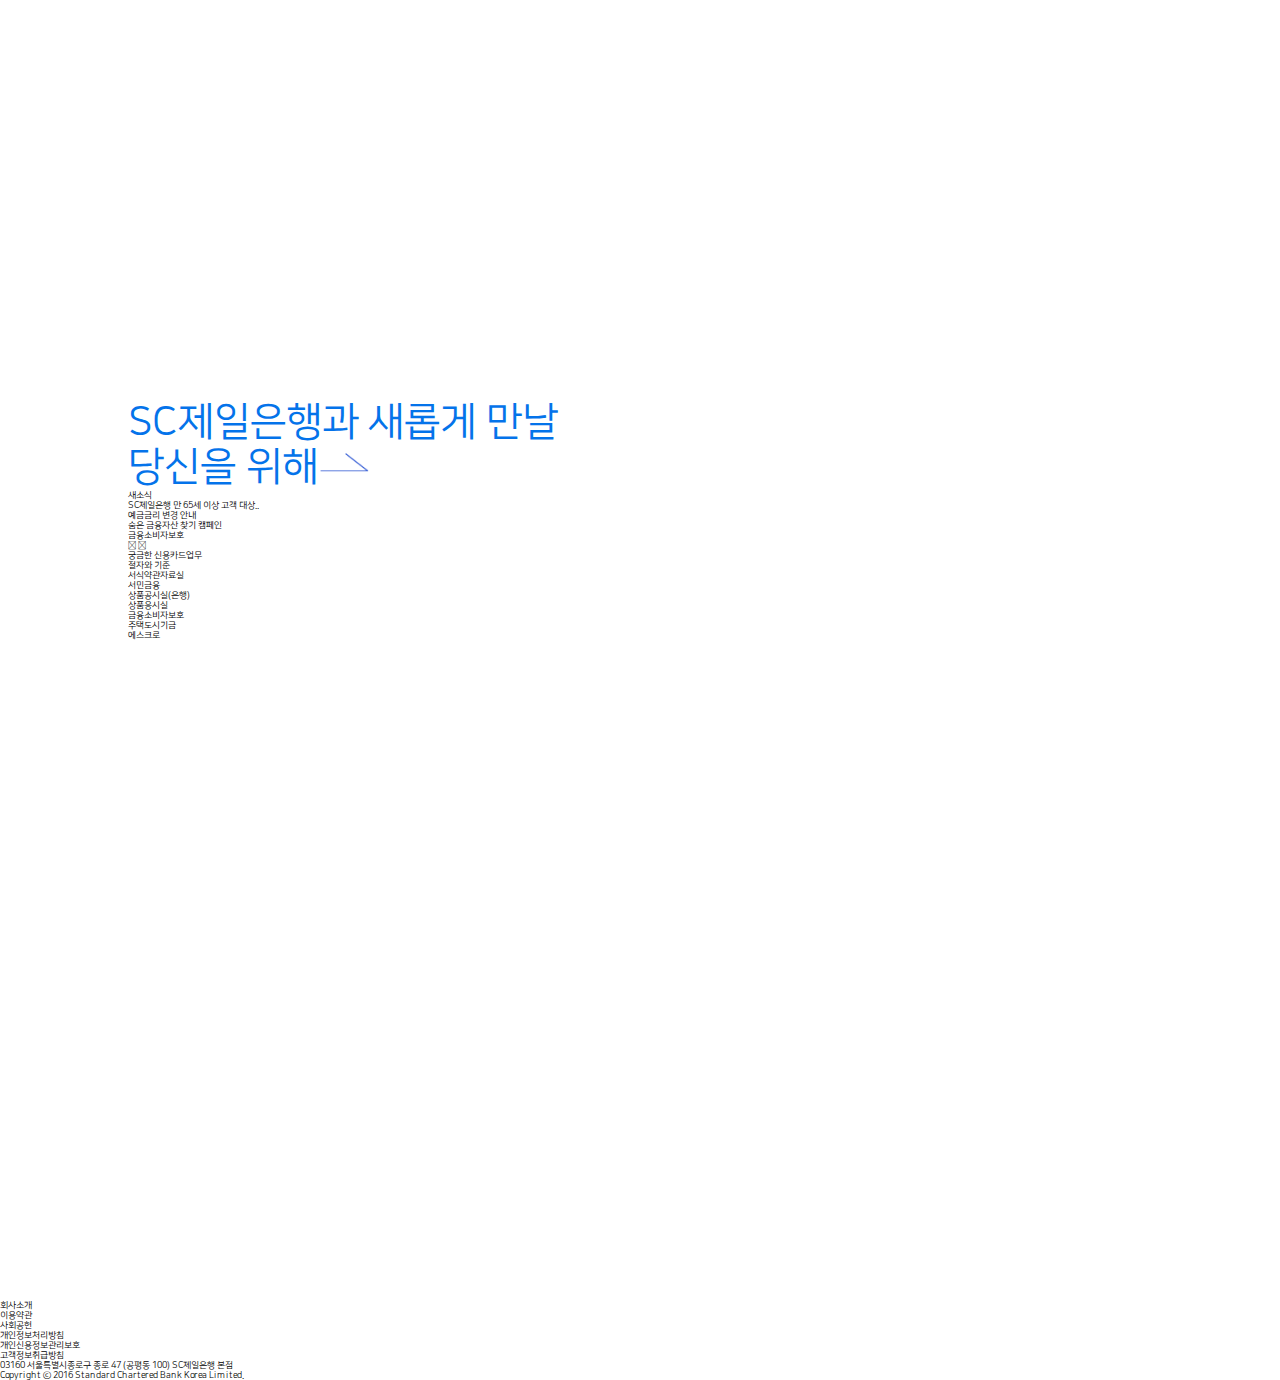
==== commit 7e0fdb97: "20220530" ====
--- a/index.html
+++ b/index.html
@@ -214,6 +214,7 @@
                         <h3>SC Card <b>Pick</b></h3>
                         <div class="sdBtn">
                             <span></span>
+                            <span></span>
                             <ul class="paging">
                                 <li class="on"></li>
                                 <li></li>
@@ -222,9 +223,27 @@
                         </div>
                         <div class="textView">
                             <div class="textGroup">
+                                <div class="texts on">
+                                    <h4>카드의 기본으로 돌아가 <br>꼭 필요한 혜택을 담다</h4>
+                                    <h3>BASE KIT(바스킷)11</h3>
+                                    <ul>
+                                        <li>BASIC KIT 0.5% 무제한 적립</li>
+                                        <li>STYLE KIT 2.0% 적립 및 한번 더 적립</li>
+                                        <li>STYLE KIT 2.0% 적립 및 한번 더 적립</li>
+                                    </ul>
+                                </div>
                                 <div class="texts">
                                     <h4>카드의 기본으로 돌아가 <br>꼭 필요한 혜택을 담다</h4>
-                                    <h3>BASE KIT(바스킷)</h3>
+                                    <h3>BASE KIT(바스킷)22</h3>
+                                    <ul>
+                                        <li>BASIC KIT 0.5% 무제한 적립</li>
+                                        <li>STYLE KIT 2.0% 적립 및 한번 더 적립</li>
+                                        <li>STYLE KIT 2.0% 적립 및 한번 더 적립</li>
+                                    </ul>
+                                </div>
+                                <div class="texts">
+                                    <h4>카드의 기본으로 돌아가 <br>꼭 필요한 혜택을 담다</h4>
+                                    <h3>BASE KIT(바스킷)3</h3>
                                     <ul>
                                         <li>BASIC KIT 0.5% 무제한 적립</li>
                                         <li>STYLE KIT 2.0% 적립 및 한번 더 적립</li>
@@ -248,17 +267,32 @@
                         <h3>Best<b>Pick</b></h3>
                         <div class="sdBtn">
                             <span></span>
+                            <span></span>
                             <ul class="paging">
                                 <li class="on"></li>
                                 <li></li>
-                                <li></li>
                             </ul>
                         </div>
                         <div class="view">
                             <div class="Group">
-                                <div class="text">
-                                    <h3>캐롯멤버스카드</h3>
-                                    <p>전월실적 조건없이 <br>캐롯포인트 적립혜택을...</p>
+                                <div class="slide on">
+                                    <div class="text">
+                                        <h3>캐롯멤버스카드</h3>
+                                        <p>전월실적 조건없이 <br>캐롯포인트 적립혜택을...</p>
+                                    </div>
+                                    <div class="image i1"></div>
+                                    <div class="text">
+                                        <h3>캐롯멤버스카드</h3>
+                                        <p>전월실적 조건없이 <br>캐롯포인트 적립혜택을...</p>
+                                    </div>
+                                    <div class="image i2"></div>
+                                </div>
+                                <div class="slide">
+                                    <div class="text">
+                                        <h3>캐롯멤버스카드</h3>
+                                        <p>전월실적 조건없이 <br>캐롯포인트 적립혜택을...</p>
+                                    </div>
+                                    <div class="image i3"></div>
                                 </div>
                             </div>
                         </div>
@@ -342,6 +376,7 @@
                             <h4>금융소비자보호</h4>
                             <div class="sdbtn">
                                 <span></span>
+                                <span></span>
                                 <ul class="paging">
                                     <li class="on"></li>
                                     <li></li>
--- a/css/index.css
+++ b/css/index.css
@@ -63,7 +63,7 @@
     border-radius: 50%;
     margin-left: 10px;
     cursor: pointer;
-    transition: all 0.5s 0.4s;
+    transition: all 0.5s;
 }
 .sdBtn .paging li.on{
     background-color: #276de2;
@@ -498,6 +498,9 @@
     margin-top: 20px;
 }
 /* 컨텐츠2 */
+.cntWrap:nth-child(4){
+    background-color: #dcecf4;;
+}
 .cnt02 header{
     display: flex;
     justify-content: space-between;
@@ -536,9 +539,21 @@
 }
 .cnt02 .artLeft{
     width: calc(100% / 12 * 8);
-}
-.cnt02 .artLeft .btn{}
-.cnt02 .artLeft .btn{}
+    position: relative;
+}
+.cnt02 .artLeft .sdBtn li{
+    cursor: not-allowed;
+}
+.cnt02 .textView{
+    overflow: hidden;
+    height: 280px;
+}
+.cnt02 .textView .texts{
+    display: none;
+}
+.cnt02 .textView .texts.on{
+    display: block;
+}
 .cnt02 .textView h4{
     font-size: 18px;
     margin-top: 20px;
@@ -548,25 +563,97 @@
     font-weight: 700;
     margin-top: 30px;
 }
-.cnt02 .textView ul{}
 .cnt02 .textView ul li{
     font-size: 18px;
     line-height: 30px;
 }
-.cnt02 .imgView{}
+.cnt02 .imgView{
+    position: absolute;
+    right: 10px;
+    bottom: 0;
+    width: 300px;
+}
 .cnt02 .imgGroup{
     display: flex;
+    width: 200%;
 }
 .cnt02 .imgGroup .image{
-    width: 140px;
-    height: 220px;
-    background-color: #000;
-}
-.cnt02 .imgGroup .image.i1{}
-.cnt02 .imgGroup .image.i2{}
-.cnt02 .imgGroup .image.i3{}
+    width: calc(100% / 6);
+    height: 160px;
+    transform: scale(0.5) rotate(-60deg);
+    opacity: 0;
+    transition: all 0.7s cubic-bezier(.58,0,.01,.99) ;
+    box-shadow: -6px 7px 6px #24242466;
+    border-radius: 10px;
+}
+.cnt02 .imgGroup .image.i1 , .image.i4{
+    background-image: url('../images/cd01.png');
+}
+.cnt02 .imgGroup .image.i2 , .image.i5{
+    background-image: url('../images/cd02.png');
+}
+.cnt02 .imgGroup .image.i3 , .image.i6{
+    background-image: url('../images/cd03.png');
+}
+
+.cnt02 .imgGroup .image.third{
+    transform: scale(0.6) rotate(-60deg) translate(0px, -130%);
+    opacity: 1;
+}
+.cnt02 .imgGroup .image.second{
+    transform: scale(0.9) rotate(-60deg) translate(0px, 33%);
+    opacity: 1;
+    z-index: 3;
+}
+.cnt02 .imgGroup .image.first{
+    transform: scale(1.5) rotate(-60deg);
+    opacity: 1;
+    z-index: 5;
+}
+.cnt02 .imgGroup .image.fourth{
+    transform: scale(0.6) rotate(-60deg) translate(-30%, -300%);
+}
 .cnt02 .artRight{
     width: calc(100% / 12 * 4);
+}
+.cnt02 .artRight .view{
+    width: 100%;
+    overflow: hidden;
+}
+.cnt02 .artRight .Group{
+    width: 200%;
+    display: flex;
+}
+.cnt02 .artRight .slide{
+    width: 50%;
+    display: flex;
+    justify-content: space-between;
+    flex-wrap: wrap;
+} 
+.cnt02 .artRight .text h3{
+    font-size: 20px;
+    font-family: 'nsr';
+    font-weight: 700;
+    line-height: 40px;
+    margin-top: 20px;
+}
+.cnt02 .artRight .text p{
+    font-size: 16px;
+    line-height: 20px;
+}
+.cnt02 .artRight .image{
+    width: 150px;
+    height: 90px;
+    margin-top: 25px;
+}
+.cnt02 .artRight .image.i1{
+    background-image: url('../images/cd04.png');
+}
+.cnt02 .artRight .image.i2{
+    background-image: url('../images/cd05.png');
+}
+.cnt02 .artRight .image.i3{
+    background-image: url('../images/cd06.jpg');
 }
 /* 컨텐츠3 */
 /* 컨텐츠4 */
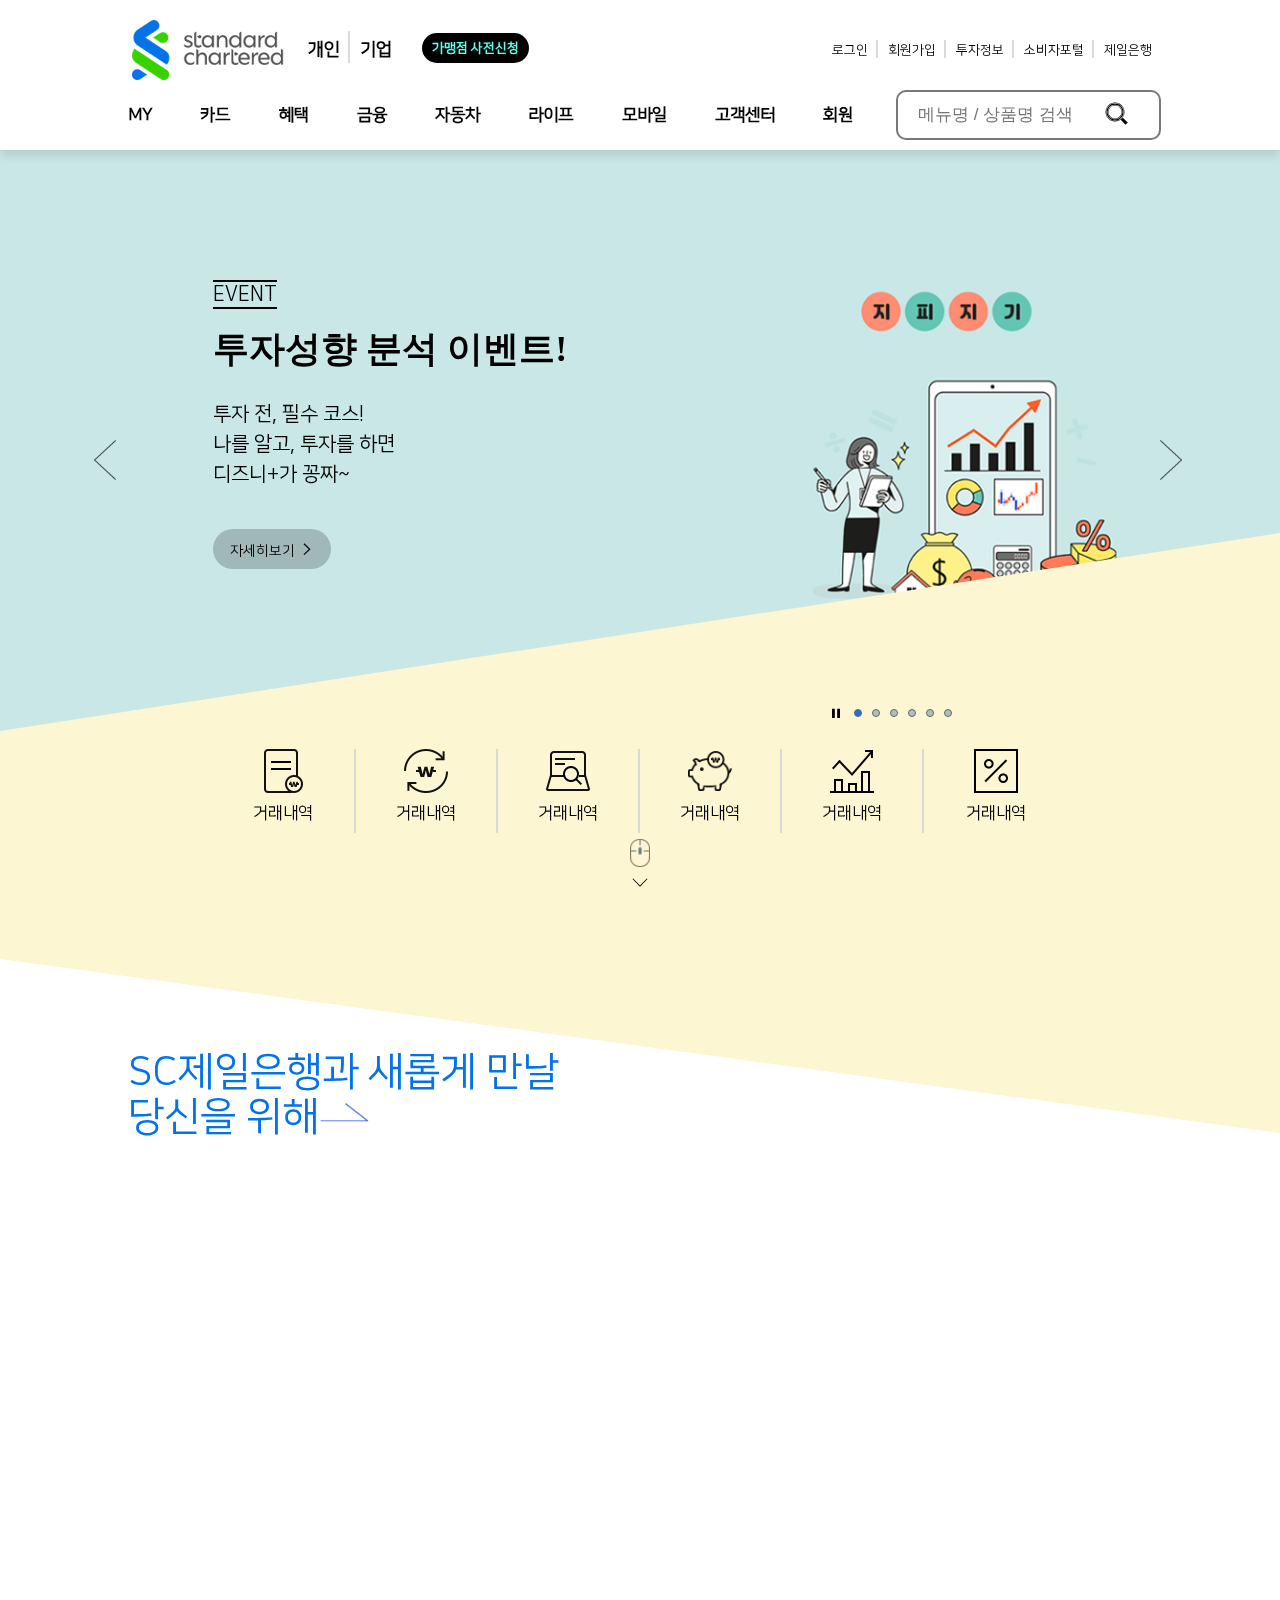
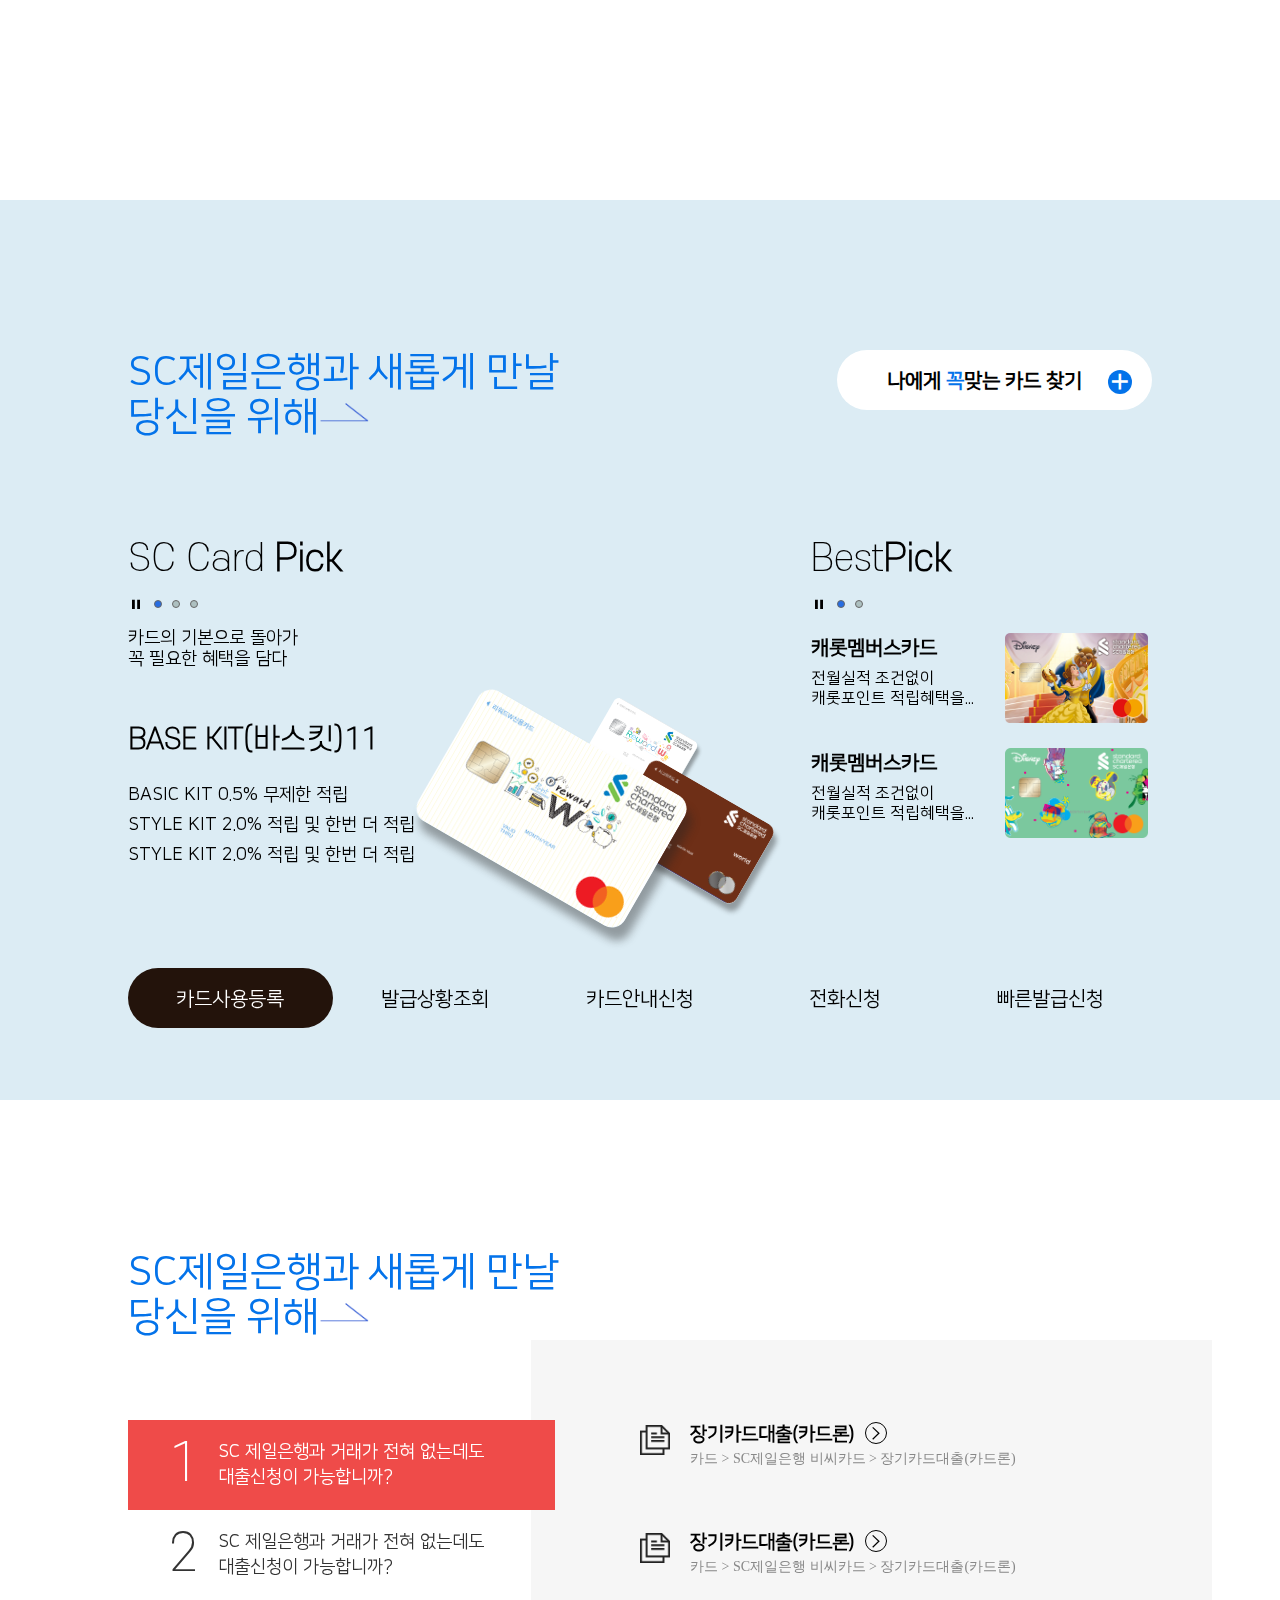
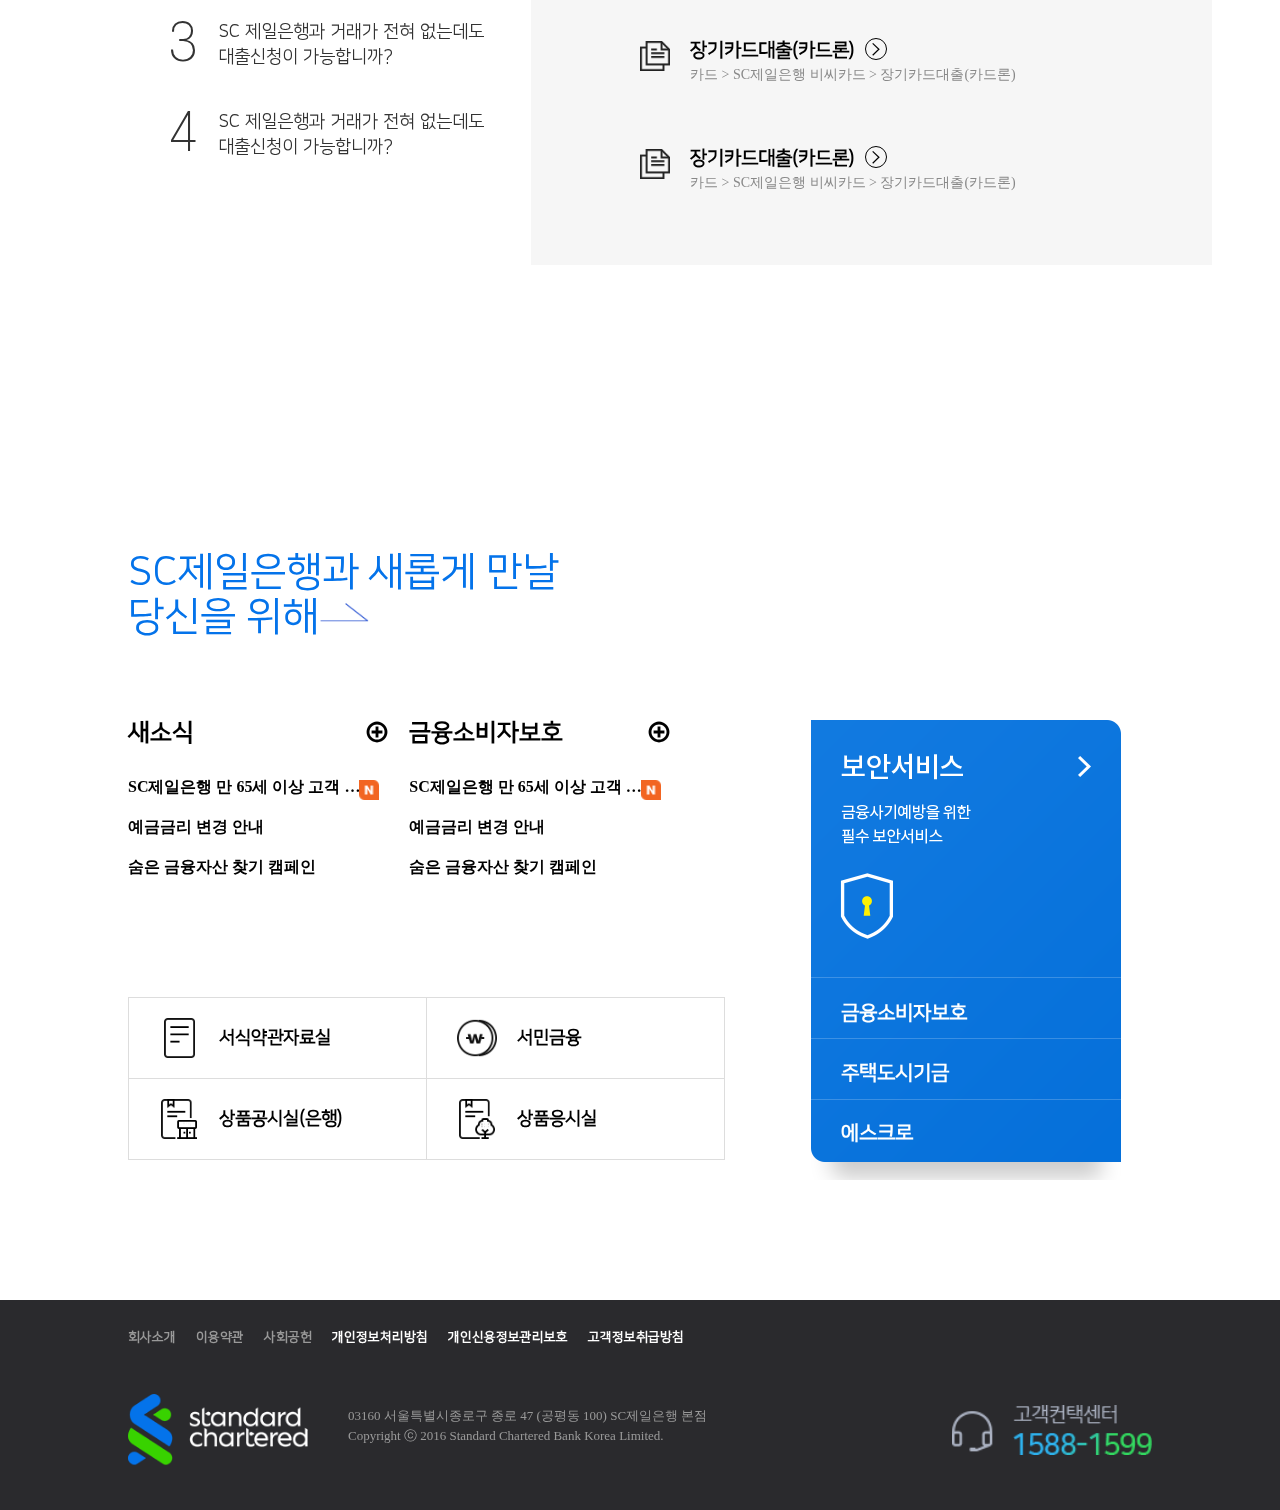
==== commit ed710bdf: "20220602" ====
--- a/index.html
+++ b/index.html
@@ -8,6 +8,7 @@
     <link rel="stylesheet" href="./css/reset.css">
     <link rel="stylesheet" href="./css/index.css">
     <script src="./js/jquery-3.6.0.min.js"></script>
+    <script src="./js/jquery-ui.min.js"></script>
     <script src="./js/index.js"></script>
 </head>
 <body>
@@ -47,9 +48,10 @@
                 </form>
             </div>
         </header>
+        <nav></nav>
     </div>
     <!-- 메인 -->
-    <div class="mainWrap">
+    <div class="mainWrap" >
         <main>
             <div class="LRbtn">
                 <div class="image">왼쪽버튼</div>
@@ -57,7 +59,7 @@
             </div>
             <div class="mainTop">
                 <div class="group">
-                    <div class="slide">
+                    <div class="slide" data-col="#c8e7e6">
                         <div class="texts">
                             <h4>EVENT</h4>
                             <h3>투자성향 분석 이벤트!</h3>
@@ -66,7 +68,7 @@
                         </div>
                         <div class="image i1 in"></div>
                     </div>
-                    <div class="slide">
+                    <div class="slide" data-col="#fcdfdf">
                         <div class="texts">
                             <h4>EVENT</h4>
                             <h3>투자성향 분석 이벤트!22</h3>
@@ -75,7 +77,7 @@
                         </div>
                         <div class="image i2"></div>
                     </div>
-                    <div class="slide">
+                    <div class="slide" data-col="#e6dffd">
                         <div class="texts">
                             <h4>EVENT</h4>
                             <h3>투자성향 분석 이벤트!333</h3>
@@ -84,7 +86,7 @@
                         </div>
                         <div class="image i3"></div>
                     </div>
-                    <div class="slide">
+                    <div class="slide" data-col="#c8e7e6">
                         <div class="texts">
                             <h4>EVENT</h4>
                             <h3>투자성향 분석 이벤트!</h3>
@@ -93,7 +95,7 @@
                         </div>
                         <div class="image i1"></div>
                     </div>
-                    <div class="slide">
+                    <div class="slide" data-col="#fcdfdf">
                         <div class="texts">
                             <h4>EVENT</h4>
                             <h3>투자성향 분석 이벤트!22</h3>
@@ -102,7 +104,7 @@
                         </div>
                         <div class="image i2"></div>
                     </div>
-                    <div class="slide">
+                    <div class="slide" data-col="#e6dffd">
                         <div class="texts">
                             <h4>EVENT</h4>
                             <h3>투자성향 분석 이벤트!33</h3>
@@ -300,11 +302,21 @@
                 </div>
                 <div class="artBtm">
                     <ul>
-                        <li>카드사용등록</li>
-                        <li>발급상황조회</li>
-                        <li>카드안내신청</li>
-                        <li>전화신청</li>
-                        <li>빠른발급신청</li>
+                        <li>카드사용등록
+                            <a href="#">카드사용등록</a>
+                        </li>
+                        <li>발급상황조회
+                            <a href="#">발급상황조회</a>
+                        </li>
+                        <li>카드안내신청
+                            <a href="#">카드안내신청</a>
+                        </li>
+                        <li>전화신청
+                            <a href="#">전화신청</a>
+                        </li>
+                        <li>빠른발급신청
+                            <a href="#">빠른발급신청</a>
+                        </li>
                     </ul>
                     <div class="box"></div>
                 </div>
@@ -319,36 +331,116 @@
             </header>
             <section>
                 <ul class="tab">
-                    <li><span>1</span>SC 제일은행과 거래가 전혀 없는데도<br>대출신청이 가능합니까?</li>
-                    <li>
-                        <div class="icon"></div>
-                        <div class="text">
-                            <h4>장기카드대출(카드론)</h4>
-                            <p>카드 > SC제일은행 비씨카드 > 장기카드대출(카드론)</p>
-                        </div>
-                    </li>
-                    <li><span>2</span>SC 제일은행과 거래가 전혀 없는데도<br>대출신청이 가능합니까?</li>
-                    <li>
-                        <div class="icon"></div>
-                        <div class="text">
-                            <h4>장기카드대출(카드론)</h4>
-                            <p>카드 > SC제일은행 비씨카드 > 장기카드대출(카드론)</p>
-                        </div>
-                    </li>
-                    <li><span>3</span>SC 제일은행과 거래가 전혀 없는데도<br>대출신청이 가능합니까?</li>
-                    <li>
-                        <div class="icon"></div>
-                        <div class="text">
-                            <h4>장기카드대출(카드론)</h4>
-                            <p>카드 > SC제일은행 비씨카드 > 장기카드대출(카드론)</p>
-                        </div>
-                    </li>
-                    <li><span>4</span>SC 제일은행과 거래가 전혀 없는데도<br>대출신청이 가능합니까?</li>
-                    <li>
-                        <div class="icon"></div>
-                        <div class="text">
-                            <h4>장기카드대출(카드론)</h4>
-                            <p>카드 > SC제일은행 비씨카드 > 장기카드대출(카드론)</p>
+                    <li class="on">
+                        <h5>1</h5>
+                        <h3>SC 제일은행과 거래가 전혀 없는데도<br>대출신청이 가능합니까?</h3>
+                    </li>
+                    <li class="on">
+                        <div class="texts">
+                            <div class="icon"></div>
+                            <div class="text">
+                                <h4>장기카드대출(카드론)</h4>
+                                <p>카드 > SC제일은행 비씨카드 > 장기카드대출(카드론)</p>
+                            </div>
+                        </div>
+                        <div class="texts">
+                            <div class="icon"></div>
+                            <div class="text">
+                                <h4>장기카드대출(카드론)</h4>
+                                <p>카드 > SC제일은행 비씨카드 > 장기카드대출(카드론)</p>
+                            </div>
+                        </div>
+                        <div class="texts">
+                            <div class="icon"></div>
+                            <div class="text">
+                                <h4>장기카드대출(카드론)</h4>
+                                <p>카드 > SC제일은행 비씨카드 > 장기카드대출(카드론)</p>
+                            </div>
+                        </div>
+                        <div class="texts">
+                            <div class="icon"></div>
+                            <div class="text">
+                                <h4>장기카드대출(카드론)</h4>
+                                <p>카드 > SC제일은행 비씨카드 > 장기카드대출(카드론)</p>
+                            </div>
+                        </div>
+                    </li>
+                    <li>
+                        <h5>2</h5>
+                        <h3>SC 제일은행과 거래가 전혀 없는데도<br>대출신청이 가능합니까?</h3>
+                    <li>
+                        <div class="texts">
+                            <div class="icon"></div>
+                            <div class="text">
+                                <h4>장기카드대출(카드론)</h4>
+                                <p>카드 > SC제일은행 비씨카드 > 장기카드대출(카드론)</p>
+                            </div>
+                        </div>
+                        <div class="texts">
+                            <div class="icon"></div>
+                            <div class="text">
+                                <h4>장기카드대출(카드론)</h4>
+                                <p>카드 > SC제일은행 비씨카드 > 장기카드대출(카드론)</p>
+                            </div>
+                        </div>
+                        <div class="texts">
+                            <div class="icon"></div>
+                            <div class="text">
+                                <h4>장기카드대출(카드론)</h4>
+                                <p>카드 > SC제일은행 비씨카드 > 장기카드대출(카드론)</p>
+                            </div>
+                        </div>
+                    </li>
+                    <li>
+                        <h5>3</h5>
+                        <h3>SC 제일은행과 거래가 전혀 없는데도<br>대출신청이 가능합니까?</h3>
+                    <li>
+                        <div class="texts">
+                            <div class="icon"></div>
+                            <div class="text">
+                                <h4>장기카드대출(카드론)</h4>
+                                <p>카드 > SC제일은행 비씨카드 > 장기카드대출(카드론)</p>
+                            </div>
+                        </div>
+                        <div class="texts">
+                            <div class="icon"></div>
+                            <div class="text">
+                                <h4>장기카드대출(카드론)</h4>
+                                <p>카드 > SC제일은행 비씨카드 > 장기카드대출(카드론)</p>
+                            </div>
+                        </div>
+                        <div class="texts">
+                            <div class="icon"></div>
+                            <div class="text">
+                                <h4>장기카드대출(카드론)</h4>
+                                <p>카드 > SC제일은행 비씨카드 > 장기카드대출(카드론)</p>
+                            </div>
+                        </div>
+                        <div class="texts">
+                            <div class="icon"></div>
+                            <div class="text">
+                                <h4>장기카드대출(카드론)</h4>
+                                <p>카드 > SC제일은행 비씨카드 > 장기카드대출(카드론)</p>
+                            </div>
+                        </div>
+                    </li>
+                    <li>
+                        <h5>4</h5>
+                        <h3>SC 제일은행과 거래가 전혀 없는데도<br>대출신청이 가능합니까?</h3>
+                    <li>
+                        <div class="texts">
+                            <div class="icon"></div>
+                            <div class="text">
+                                <h4>장기카드대출(카드론)</h4>
+                                <p>카드 > SC제일은행 비씨카드 > 장기카드대출(카드론)</p>
+                            </div>
+                        </div>
+                        <div class="texts">
+                            <div class="icon"></div>
+                            <div class="text">
+                                <h4>장기카드대출(카드론)</h4>
+                                <p>카드 > SC제일은행 비씨카드 > 장기카드대출(카드론)</p>
+                            </div>
                         </div>
                     </li>
                 </ul>
@@ -367,26 +459,18 @@
                         <div class="news">
                             <h4>새소식</h4>
                             <ul>
-                                <li>SC제일은행 만 65세 이상 고객 대상..</li>
+                                <li><h5>SC제일은행 만 65세 이상 고객 대상 서비스</h5></li>
                                 <li>예금금리 변경 안내</li>
                                 <li>숨은 금융자산 찾기 캠페인</li>
                             </ul>
                         </div>
-                        <div class="view">
+                        <div class="customer">
                             <h4>금융소비자보호</h4>
-                            <div class="sdbtn">
-                                <span></span>
-                                <span></span>
-                                <ul class="paging">
-                                    <li class="on"></li>
-                                    <li></li>
-                                    <li></li>
-                                </ul>
-                            </div>
-                            <div class="Group">
-                                <p>궁금한 신용카드업무 <br>절자와 기준</p>
-                                <div class="image"></div>
-                            </div>
+                            <ul>
+                                <li><h5>SC제일은행 만 65세 이상 고객 대상 서비스</h5></li>
+                                <li>예금금리 변경 안내</li>
+                                <li>숨은 금융자산 찾기 캠페인</li>
+                            </ul>
                         </div>
                     </div>
                     <div class="artBtm">
@@ -412,6 +496,7 @@
                 </div>
                 <div class="artRight">
                     <ul>
+                         <div class="image">보안이미지</div>
                         <li>금융소비자보호</li>
                         <li>주택도시기금</li>
                         <li>에스크로</li>
@@ -422,7 +507,7 @@
     </div>
     <!-- 푸터 -->
     <div class="ftrWrap">
-        <div class="footer">
+        <footer>
             <div class="ftrtop">
                 <ul>
                     <li>회사소개</li>
@@ -434,14 +519,14 @@
                 </ul>
             </div>
             <div class="ftrBtm">
-                <div class="logo"></div>
+                <div class="logo">로고이미지</div>
                 <div class="info">
                     <h4>03160 서울특별시종로구 종로 47 (공평동 100) SC제일은행 본점 </h4>
                     <h4>Copyright ⓒ 2016 Standard Chartered Bank Korea Limited.</h4>
                 </div>
-                <div class="cs"></div>
-            </div>
-        </div>
+                <div class="cs">고객센터이미지</div>
+            </div>
+        </footer>
     </div>
 
 </body>
--- a/css/index.css
+++ b/css/index.css
@@ -75,6 +75,7 @@
     box-shadow: 0 6px 9px rgba(0, 0, 0, 0.1);
     background-color: #fff;
     z-index: 10;
+    transition: all 0.5s cubic-bezier(0.51, 0.02, 0.14, 0.98);
 }
 .hdrWrap header{
     width: 80%;
@@ -200,14 +201,15 @@
 /* 메인 */
 .mainWrap{
     height: 100vh;
-    padding-top: 150px;
     background-color: #c8e7e6;
+    transition: all 0.6s 0.2s cubic-bezier(1,0,.5,1);
 }
 main{
     width: 80%;
     max-width: 1080px;
     margin: 0 auto;
     position: relative;
+    padding-top: 200px;
 }
 .mainTop{
     overflow: hidden;
@@ -224,6 +226,7 @@
 .mainTop .slide .texts{
     padding-left: calc(100% / 12);
     padding-top: 80px;
+    padding-bottom: 80px;
 }
 .mainTop .slide .texts h4{
     display: inline-block;
@@ -264,22 +267,28 @@
     right: 0;
     width: 400px;
     height: 400px;
-    background-image: url('../images/main01.png');
-    bottom : -100%;
+    bottom : -120%;
     opacity: 0;
     transition: all 0.5s 0.9s;
 }
 .mainTop .slide .image.in{
-    bottom : -20%;
+    bottom : 0;
     opacity: 1;
 }
 .out{
     bottom : -100%;
     opacity: 0;
 }
-.mainTop .slide .image.i1{}
-.mainTop .slide .image.i2{}
-.mainTop .slide .image.i3{}
+.mainTop .slide .image.i1{
+    background-image: url('../images/main01.png');
+}
+.mainTop .slide .image.i2{
+    background-image: url('../images/main02.png');
+}
+.mainTop .slide .image.i3{
+    background-image: url('../images/main03.png');
+
+}
 .LRbtn{
     position: absolute;
     display: flex;
@@ -318,7 +327,7 @@
     left: 0;
     height: 600px;
     background-color: #fdf6d2;
-    bottom: -300px;
+    bottom: -200px;
     z-index: -1;
     clip-path: polygon(0 33%, 100% 0, 100% 100%, 0 71%);
 }
@@ -405,6 +414,7 @@
     width: 80%;
     max-width: 1080px;
     margin: 0 auto;
+    padding-top: 150px;
 }
 .content header h2{
     font-size: 40px;
@@ -423,6 +433,9 @@
 }
 
 /* 컨텐츠1 */
+.cntWrap:nth-child(3){
+
+}
 .cnt01{
     transform: translateY(0);
 }
@@ -433,10 +446,13 @@
 .cnt01 article{
     width: calc(100% / 4);
     margin: 0px 10px;
+    opacity: 0;
 }
 .show{
     animation: showup 1s;
-    animation-fill-mode: both;
+    animation-fill-mode: forwards;
+    transform: translateY(200px);
+    opacity: 0;
     animation-timing-function: cubic-bezier(0.19, 1, 0.22, 1);
 }
 @keyframes showup {
@@ -450,6 +466,17 @@
     }
     
 }
+@keyframes showdown {
+    0%{
+        opacity: 1;
+        transform: translateY(0);
+    }
+    100%{
+        opacity: 0;
+        transform: translateY(200px);
+    }
+    
+}
 .cnt01 article:nth-child(1){
     animation-delay: 0.1s;
 }
@@ -529,6 +556,9 @@
 .cnt02 header .btn span{
     color: #0473ea;
 }
+.cnt02 section{
+    margin-top: 80px;
+}
 .cnt02 .artTop{
     display: flex;
 }
@@ -655,6 +685,346 @@
 .cnt02 .artRight .image.i3{
     background-image: url('../images/cd06.jpg');
 }
+.cnt02 .artBtm {
+    margin-top: 80px;
+    position: relative;
+}
+.cnt02 .artBtm ul {
+    display: flex;
+}
+.cnt02 .artBtm li{
+    width: calc(100% / 5);
+    font-size: 20px;
+    height: 60px;
+    padding: 20px 0px;
+    border-radius: 30px;
+    background-color: rgba(255, 255, 255, 0);
+    text-align: center;
+    cursor: pointer;
+    position: relative;
+}
+.cnt02 .artBtm a{
+    display: block;
+    position: absolute;
+    width: 100%;
+    height: 100%;
+    color: transparent;
+    cursor: pointer;
+    z-index: 3;
+    top: 0;
+}
+.cnt02 .artBtm .box{
+    position: absolute;
+    top: 0;
+    left: 0;
+    width: calc(100% / 5);
+    height: 60px;
+    border-radius: 30px;
+    background-color: #fff;
+    mix-blend-mode: difference;
+    transition: left 0.5s cubic-bezier(0.15, 0, 0.06, 0.98);;
+}
 /* 컨텐츠3 */
+.cnt03 section{
+    margin-top: 80px;
+}
+.cnt03 .tab{
+    position: relative;
+}
+/* 왼쪽 */
+.cnt03 .tab li:nth-child(odd){
+    width: calc(100% / 12 * 5);
+    display: flex;
+    padding: 20px 0px 20px 40px;
+    color: #333;
+    cursor: pointer;
+}
+.cnt03 .tab li:nth-child(odd).on{
+    background-color: #ef4b49;
+    color: #fff;
+    z-index: 1;
+}
+.cnt03 .tab h5{
+    font-family: 'scd2';
+    font-size: 50px;
+    line-height: 50px;
+}
+.cnt03 .tab h3{
+    font-size: 18px;
+    line-height: 25px;
+    margin-left: 20px;
+}
+/* 오른쪽 */
+.cnt03 .tab li:nth-child(even){
+    position: absolute;
+    right: 0;
+    width: calc(100% / 12 * 7);
+    padding: 20px 0px 20px calc(100% / 12);
+    height: 0;
+    top: -80px;
+    opacity: 0;
+}
+.cnt03 .tab li:nth-child(even) .texts{
+    display: flex;
+    cursor: pointer;
+}
+.cnt03 .tab li:nth-child(even).on{
+    opacity: 1;
+}
+.cnt03 .tab li:nth-child(even).on .texts{
+    animation: txt 0.4s cubic-bezier(0.28, 0.01, 0.4, 0.99); 
+    animation-fill-mode: backwards;
+}
+@keyframes txt {
+    0%{
+        opacity: 0;
+        transform: translateX(200px);
+    }
+    100%{
+        opacity: 1;
+        transform: translateX(0);
+    }
+    
+}
+.cnt03 .tab .texts{
+    margin-top: 60px;
+}
+.cnt03 .tab li.on .texts:nth-child(1){
+    animation-delay: 0.1s;
+}
+.cnt03 .tab li.on .texts:nth-child(2){
+    animation-delay: 0.2s;
+}
+.cnt03 .tab li.on .texts:nth-child(3){
+    animation-delay: 0.3s;
+}
+.cnt03 .tab li.on .texts:nth-child(4){
+    animation-delay: 0.4s;
+}
+.cnt03 .tab li:nth-child(even).on::before{
+    background-color: rgba(0, 0, 0, 0.034);
+    position: absolute;
+    content: '';
+    display: block;
+    width: 114%;
+    height: 525px;
+    top: 0;
+    left: -24px;
+    right: 0;
+    z-index: -1;
+}
+.cnt03 .tab .icon{
+    width: 30px;
+    height: 40px;
+    background-size: contain;
+    background-repeat: no-repeat;
+    background-position: center;
+    background-image: url('../images/cnt3.png');
+}
+.cnt03 .tab .text{
+    margin-left: 20px;
+}
+.cnt03 .tab h4{
+    font-size: 19px;
+    line-height: 30px;
+    font-weight: 700;
+}
+.cnt03 .tab h4::after{
+    content: '';
+    display: inline-block;
+    width: 20px;
+    height: 20px;
+    font-size: 16px;
+    line-height: 20px;
+    text-align: center;
+    border: 1px solid black;
+    border-radius: 50%;
+    font-family: 'con';
+    margin-left: 10px;
+
+}
+.cnt03 .tab h4:nth-child(2)~h4{
+    margin-top: 60px;
+}
+.cnt03 .tab p{
+    font-size: 14px;
+    font-family: 'mg';
+    color: #888;
+}
 /* 컨텐츠4 */
+.cnt04 section{
+    display: flex;
+    justify-content: space-between;
+    margin-top: 80px;
+}
+.cnt04 .artLeft{
+    width: calc(100% / 12 * 7);
+}
+.cnt04 .artTop{
+    display: flex;
+}
+.cnt04 .artTop h4{
+    font-size: 24px;
+    font-weight: 700;
+    position: relative;
+}
+.cnt04 .artTop h4::after{
+    position: absolute;
+    content: '';
+    font-family: 'con';
+    margin-left: auto;
+    right: 0;
+}
+.cnt04 .artTop ul{
+    margin-top: 20px;
+}
+.cnt04 .artTop li{
+    font-size: 16px;
+    font-family: 'mg';
+    line-height: 40px;
+    font-weight: 700;
+    position: relative;
+}
+.cnt04 .artTop li h5{
+    width: 90%;
+    white-space: nowrap;
+    text-overflow: ellipsis;
+    overflow: hidden;
+}
+.cnt04 .artTop li:first-child::after{
+    position: absolute;
+    content: '';
+    display: inline-block;
+    width: 20px;
+    height: 20px;
+    background-image: url('../images/ico_new.png');
+    background-size: contain;
+    background-repeat: no-repeat;
+    background-position: center;
+    right: 10px;
+    top: 13px;
+}
+.cnt04 .news{
+    width: calc(100% / 8 * 3.5);
+    margin-right: 20px;
+}
+.cnt04 .customer{
+    width: calc(100% / 8 * 3.5);
+}
+.cnt04 .artBtm{
+    margin-top: 110px;
+}
+.cnt04 .artBtm ul{
+    display: flex;
+    flex-wrap: wrap;
+    border-left: 1px solid #ddd;
+    border-top: 1px solid #ddd;
+}
+.cnt04 .artBtm li{
+    width: 50%;
+    display: flex;
+    padding: 20px 0px 20px 30px;
+    border-right: 1px solid #ddd;
+    border-bottom: 1px solid #ddd;
+    cursor: pointer;
+    
+}
+.cnt04 .artBtm h3{
+    font-size: 18px;
+    line-height: 40px;
+    margin-left: 20px;
+    font-weight: 700;
+}
+.cnt04 .artBtm .image{
+    width: 40px;
+    height: 40px;
+}
+.cnt04 .artBtm .image.i1{
+    background-image: url('../images/ico_main_link_01.png');
+}
+.cnt04 .artBtm .image.i2{
+    background-image: url('../images/ico_main_link_02.png');
+}
+.cnt04 .artBtm .image.i3{
+    background-image: url('../images/ico_main_link_03.png');
+}
+.cnt04 .artBtm .image.i4{
+    background-image: url('../images/ico_main_link_04.png');
+}
+.cnt04 .artRight{
+    width: calc(100% / 12 * 4);
+}
+.cnt04 .artRight ul{
+    width: 310px;
+    height: 460px;
+    background-image: url('../images/bg_blue_link.png');
+}
+.cnt04 .artRight li{
+    line-height: 60px;
+    font-size: 20px;
+    font-weight: 700;
+    color: #fff;
+    margin-left: 30px;
+    cursor: pointer;
+}
+.cnt04 .artRight .image{
+    width: 100%;
+    height: 263px;
+    background-image: url('../images/blue01.png');
+    cursor: pointer;
+}
 /* 푸터 */
+.ftrWrap{
+    background-color: #2a2a2d;
+}
+footer{
+    width: 80%;
+    max-width: 1080px;
+    margin: 0 auto;
+    color: #999;
+}
+footer ul{
+    display: flex;
+}
+footer li{
+    font-size: 13px;
+    height: 60px;
+    padding: 30px 0px;
+    margin-right: 20px;
+    font-weight: 700;
+}
+footer li:nth-child(3)~li{
+    color: #fff;
+}
+footer .ftrBtm{
+    display: flex;
+    justify-content: space-between;
+    padding: 30px 0px 40px;
+}
+footer .logo{
+    width: calc(100% / 12 * 2);
+    color: transparent;
+    width: 180px;
+    height: 80px;
+    background-size: contain;
+    background-repeat: no-repeat;
+    background-position: center;
+    background-image: url('../images/logo2.png');
+}
+footer .info{
+    font-size: 13px;
+    font-family: 'mg';
+    line-height: 20px;
+    margin-top: 16px;
+    margin-left: 40px;
+    margin-right: auto;
+}
+footer .cs{
+    color: transparent;
+    width: 200px;
+    height: 80px;
+    background-size: contain;
+    background-repeat: no-repeat;
+    background-position: center;
+    background-image: url('../images/cs.png');
+}
